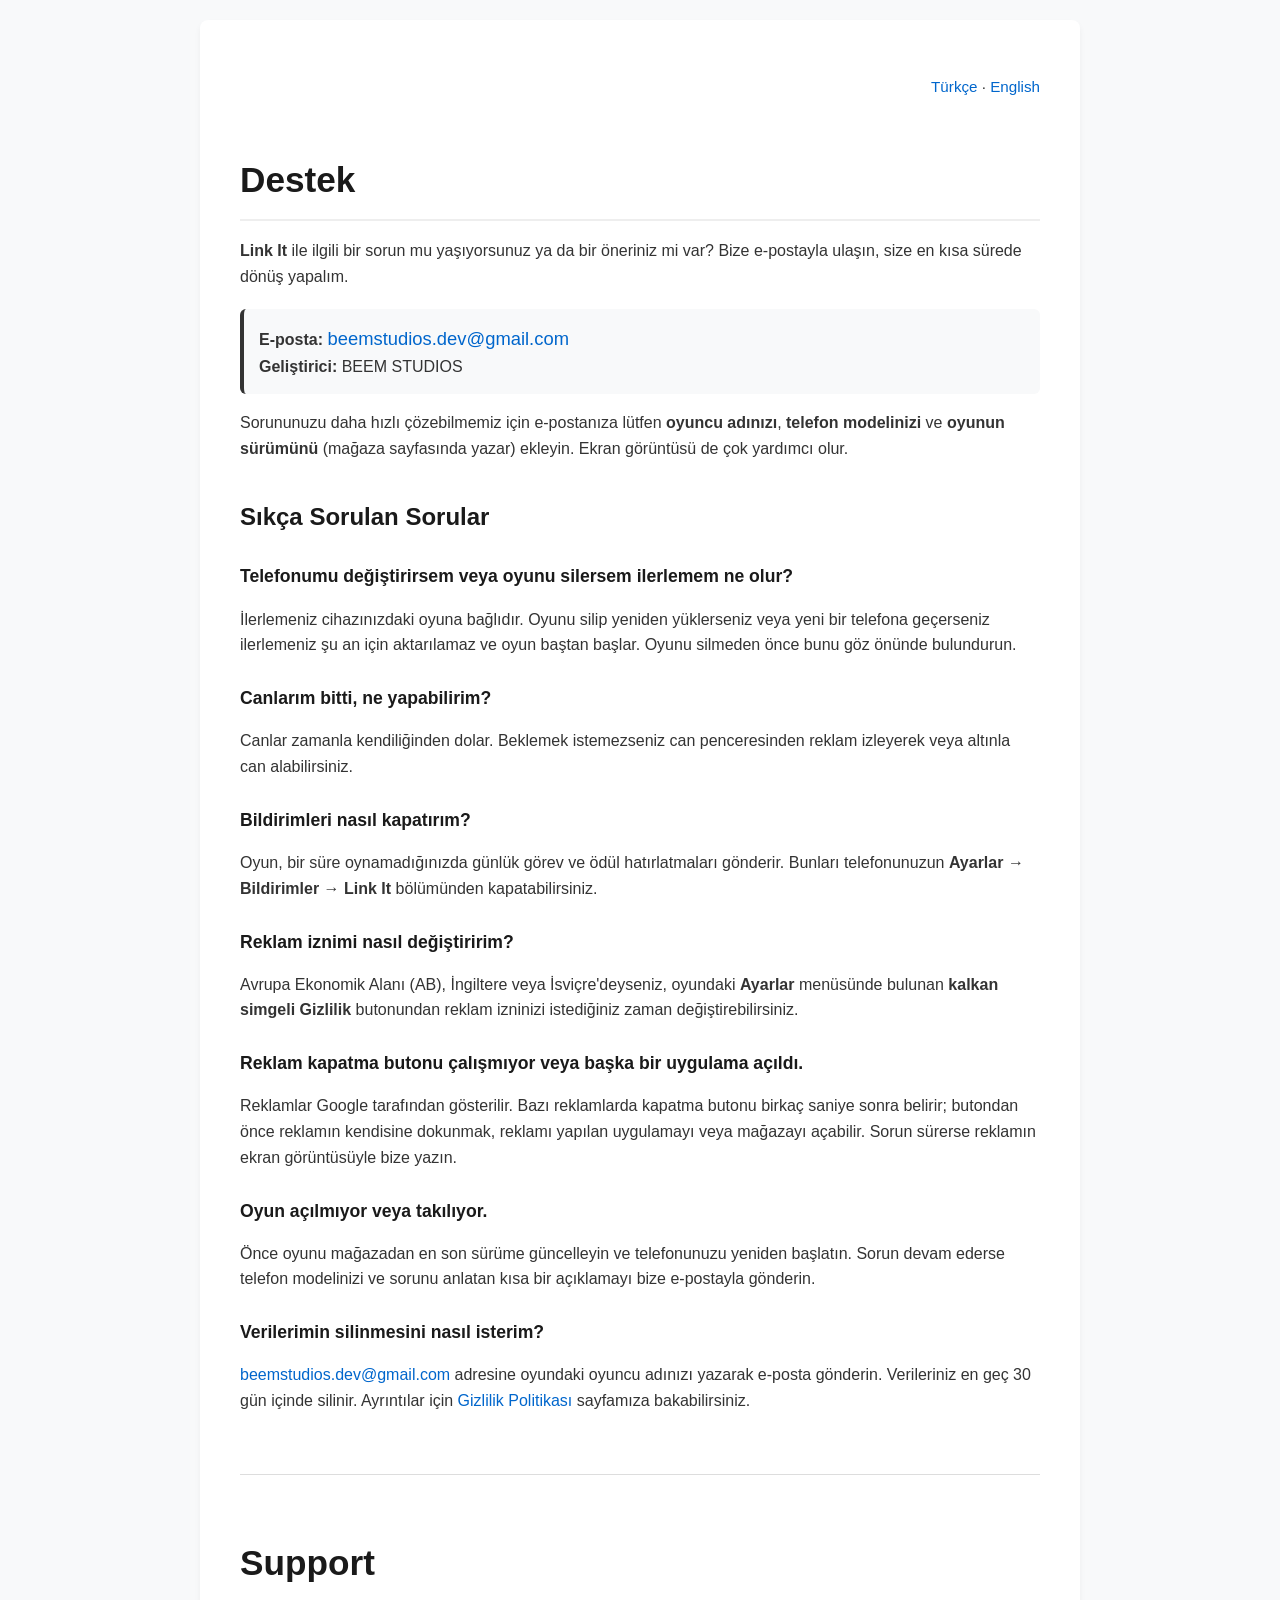
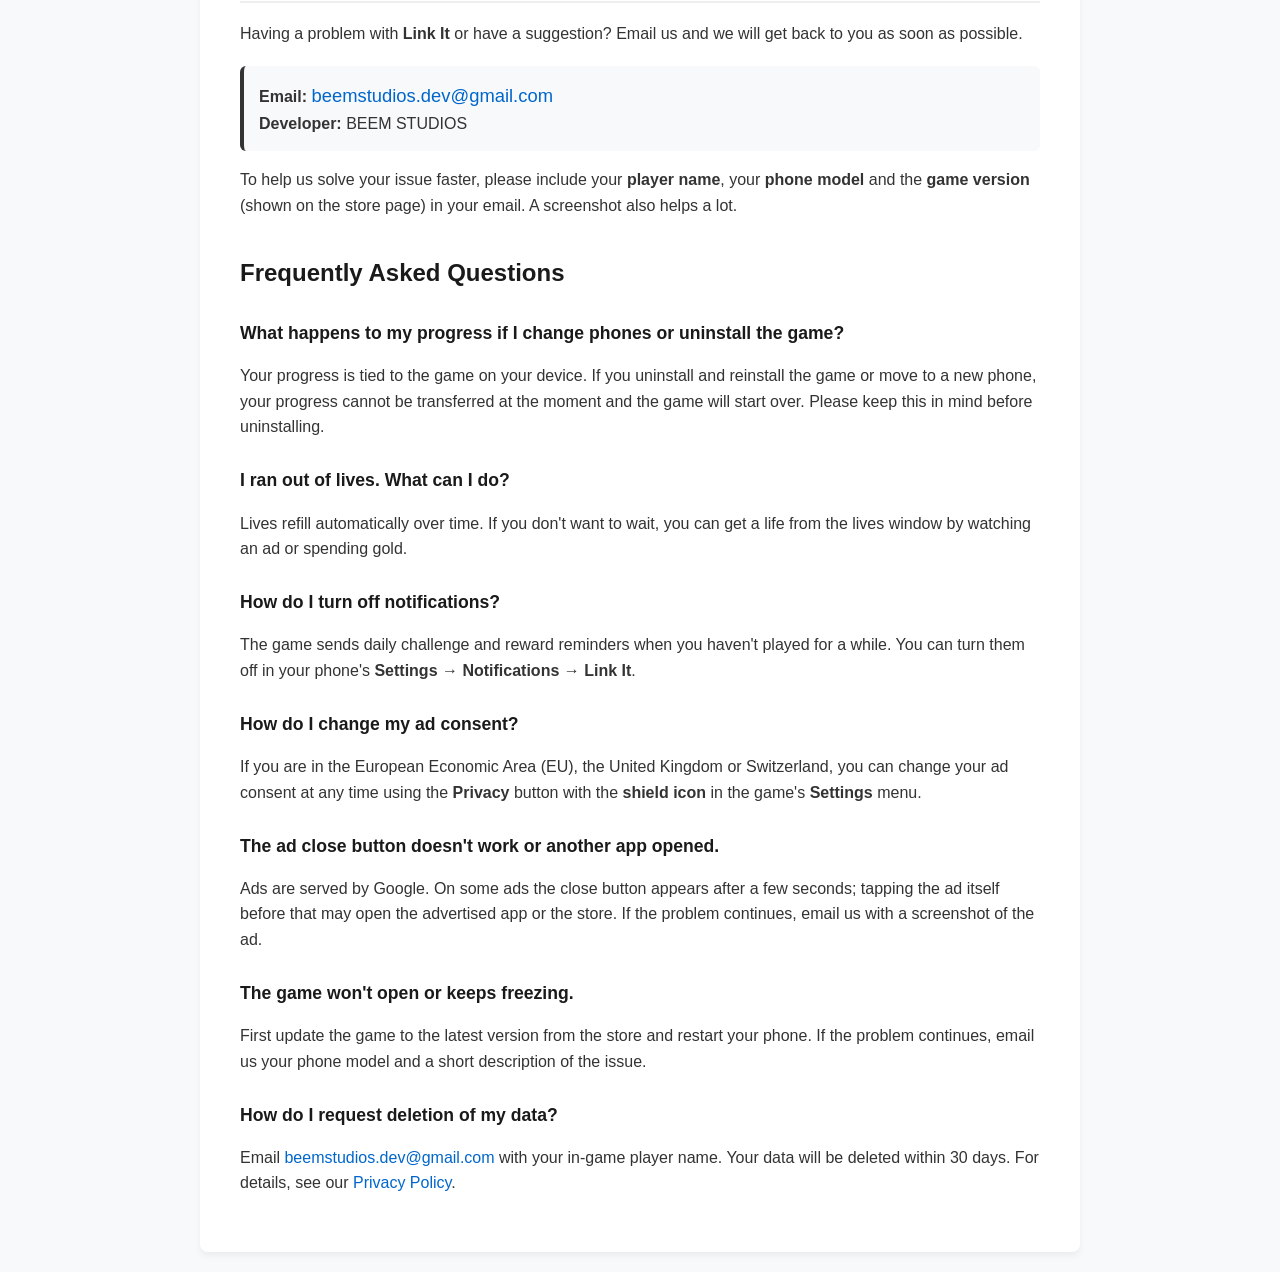
==== index.html @ a6a7d3bc "Add files via upload" ====
<!DOCTYPE html>
<html lang="tr">
<head>
    <meta charset="UTF-8">
    <meta name="viewport" content="width=device-width, initial-scale=1.0">
    <title>Support - BEEM STUDIOS</title>
    <style>
        :root {
            --bg-color: #f8f9fa;
            --text-color: #333333;
            --heading-color: #1a1a1a;
            --link-color: #0066cc;
            --container-bg: #ffffff;
        }

        body {
            font-family: -apple-system, BlinkMacSystemFont, 'Segoe UI', Roboto, Oxygen, Ubuntu, Cantarell, sans-serif;
            line-height: 1.6;
            color: var(--text-color);
            background-color: var(--bg-color);
            margin: 0;
            padding: 20px;
        }

        .container {
            max-width: 800px;
            margin: 0 auto;
            background-color: var(--container-bg);
            padding: 40px;
            border-radius: 8px;
            box-shadow: 0 4px 6px rgba(0,0,0,0.05);
        }

        h1, h2, h3 {
            color: var(--heading-color);
            margin-top: 1.5em;
            margin-bottom: 0.5em;
        }

        h1 {
            font-size: 2.2em;
            border-bottom: 2px solid #eee;
            padding-bottom: 10px;
        }

        h3 {
            font-size: 1.1em;
        }

        p {
            margin-bottom: 1em;
        }

        a {
            color: var(--link-color);
            text-decoration: none;
        }

        a:hover {
            text-decoration: underline;
        }

        .lang-nav {
            text-align: right;
            font-size: 0.95em;
        }

        .divider {
            margin: 60px 0;
            border: 0;
            border-top: 1px solid #ddd;
        }

        .contact-info {
            background-color: #f8f9fa;
            padding: 15px;
            border-radius: 6px;
            border-left: 4px solid #333;
            margin-top: 20px;
        }

        .contact-info .email {
            font-size: 1.15em;
            word-break: break-all;
        }

        @media (max-width: 600px) {
            body {
                padding: 12px;
            }

            .container {
                padding: 20px;
            }

            h1 {
                font-size: 1.7em;
            }
        }
    </style>
</head>
<body>

    <div class="container">
        <p class="lang-nav"><a href="#tr">Türkçe</a> · <a href="#en">English</a></p>

        <!-- TÜRKÇE BÖLÜM -->
        <h1 id="tr">Destek</h1>
        <p><strong>Link It</strong> ile ilgili bir sorun mu yaşıyorsunuz ya da bir öneriniz mi var? Bize e-postayla ulaşın, size en kısa sürede dönüş yapalım.</p>

        <div class="contact-info">
            <strong>E-posta:</strong> <a class="email" href="mailto:beemstudios.dev@gmail.com?subject=Link%20It%20Destek">beemstudios.dev@gmail.com</a><br>
            <strong>Geliştirici:</strong> BEEM STUDIOS
        </div>

        <p>Sorununuzu daha hızlı çözebilmemiz için e-postanıza lütfen <strong>oyuncu adınızı</strong>, <strong>telefon modelinizi</strong> ve <strong>oyunun sürümünü</strong> (mağaza sayfasında yazar) ekleyin. Ekran görüntüsü de çok yardımcı olur.</p>

        <h2>Sıkça Sorulan Sorular</h2>

        <h3>Telefonumu değiştirirsem veya oyunu silersem ilerlemem ne olur?</h3>
        <p>İlerlemeniz cihazınızdaki oyuna bağlıdır. Oyunu silip yeniden yüklerseniz veya yeni bir telefona geçerseniz ilerlemeniz şu an için aktarılamaz ve oyun baştan başlar. Oyunu silmeden önce bunu göz önünde bulundurun.</p>

        <h3>Canlarım bitti, ne yapabilirim?</h3>
        <p>Canlar zamanla kendiliğinden dolar. Beklemek istemezseniz can penceresinden reklam izleyerek veya altınla can alabilirsiniz.</p>

        <h3>Bildirimleri nasıl kapatırım?</h3>
        <p>Oyun, bir süre oynamadığınızda günlük görev ve ödül hatırlatmaları gönderir. Bunları telefonunuzun <strong>Ayarlar → Bildirimler → Link It</strong> bölümünden kapatabilirsiniz.</p>

        <h3>Reklam iznimi nasıl değiştiririm?</h3>
        <p>Avrupa Ekonomik Alanı (AB), İngiltere veya İsviçre'deyseniz, oyundaki <strong>Ayarlar</strong> menüsünde bulunan <strong>kalkan simgeli Gizlilik</strong> butonundan reklam izninizi istediğiniz zaman değiştirebilirsiniz.</p>

        <h3>Reklam kapatma butonu çalışmıyor veya başka bir uygulama açıldı.</h3>
        <p>Reklamlar Google tarafından gösterilir. Bazı reklamlarda kapatma butonu birkaç saniye sonra belirir; butondan önce reklamın kendisine dokunmak, reklamı yapılan uygulamayı veya mağazayı açabilir. Sorun sürerse reklamın ekran görüntüsüyle bize yazın.</p>

        <h3>Oyun açılmıyor veya takılıyor.</h3>
        <p>Önce oyunu mağazadan en son sürüme güncelleyin ve telefonunuzu yeniden başlatın. Sorun devam ederse telefon modelinizi ve sorunu anlatan kısa bir açıklamayı bize e-postayla gönderin.</p>

        <h3>Verilerimin silinmesini nasıl isterim?</h3>
        <p><a href="mailto:beemstudios.dev@gmail.com?subject=Link%20It%20Veri%20Silme">beemstudios.dev@gmail.com</a> adresine oyundaki oyuncu adınızı yazarak e-posta gönderin. Verileriniz en geç 30 gün içinde silinir. Ayrıntılar için <a href="https://privacy.beemstudios.dev">Gizlilik Politikası</a> sayfamıza bakabilirsiniz.</p>

        <hr class="divider">

        <!-- İNGİLİZCE BÖLÜM -->
        <div id="en" lang="en">
        <h1>Support</h1>
        <p>Having a problem with <strong>Link It</strong> or have a suggestion? Email us and we will get back to you as soon as possible.</p>

        <div class="contact-info">
            <strong>Email:</strong> <a class="email" href="mailto:beemstudios.dev@gmail.com?subject=Link%20It%20Support">beemstudios.dev@gmail.com</a><br>
            <strong>Developer:</strong> BEEM STUDIOS
        </div>

        <p>To help us solve your issue faster, please include your <strong>player name</strong>, your <strong>phone model</strong> and the <strong>game version</strong> (shown on the store page) in your email. A screenshot also helps a lot.</p>

        <h2>Frequently Asked Questions</h2>

        <h3>What happens to my progress if I change phones or uninstall the game?</h3>
        <p>Your progress is tied to the game on your device. If you uninstall and reinstall the game or move to a new phone, your progress cannot be transferred at the moment and the game will start over. Please keep this in mind before uninstalling.</p>

        <h3>I ran out of lives. What can I do?</h3>
        <p>Lives refill automatically over time. If you don't want to wait, you can get a life from the lives window by watching an ad or spending gold.</p>

        <h3>How do I turn off notifications?</h3>
        <p>The game sends daily challenge and reward reminders when you haven't played for a while. You can turn them off in your phone's <strong>Settings → Notifications → Link It</strong>.</p>

        <h3>How do I change my ad consent?</h3>
        <p>If you are in the European Economic Area (EU), the United Kingdom or Switzerland, you can change your ad consent at any time using the <strong>Privacy</strong> button with the <strong>shield icon</strong> in the game's <strong>Settings</strong> menu.</p>

        <h3>The ad close button doesn't work or another app opened.</h3>
        <p>Ads are served by Google. On some ads the close button appears after a few seconds; tapping the ad itself before that may open the advertised app or the store. If the problem continues, email us with a screenshot of the ad.</p>

        <h3>The game won't open or keeps freezing.</h3>
        <p>First update the game to the latest version from the store and restart your phone. If the problem continues, email us your phone model and a short description of the issue.</p>

        <h3>How do I request deletion of my data?</h3>
        <p>Email <a href="mailto:beemstudios.dev@gmail.com?subject=Link%20It%20Data%20Deletion">beemstudios.dev@gmail.com</a> with your in-game player name. Your data will be deleted within 30 days. For details, see our <a href="https://privacy.beemstudios.dev">Privacy Policy</a>.</p>
        </div>

    </div>

</body>
</html>
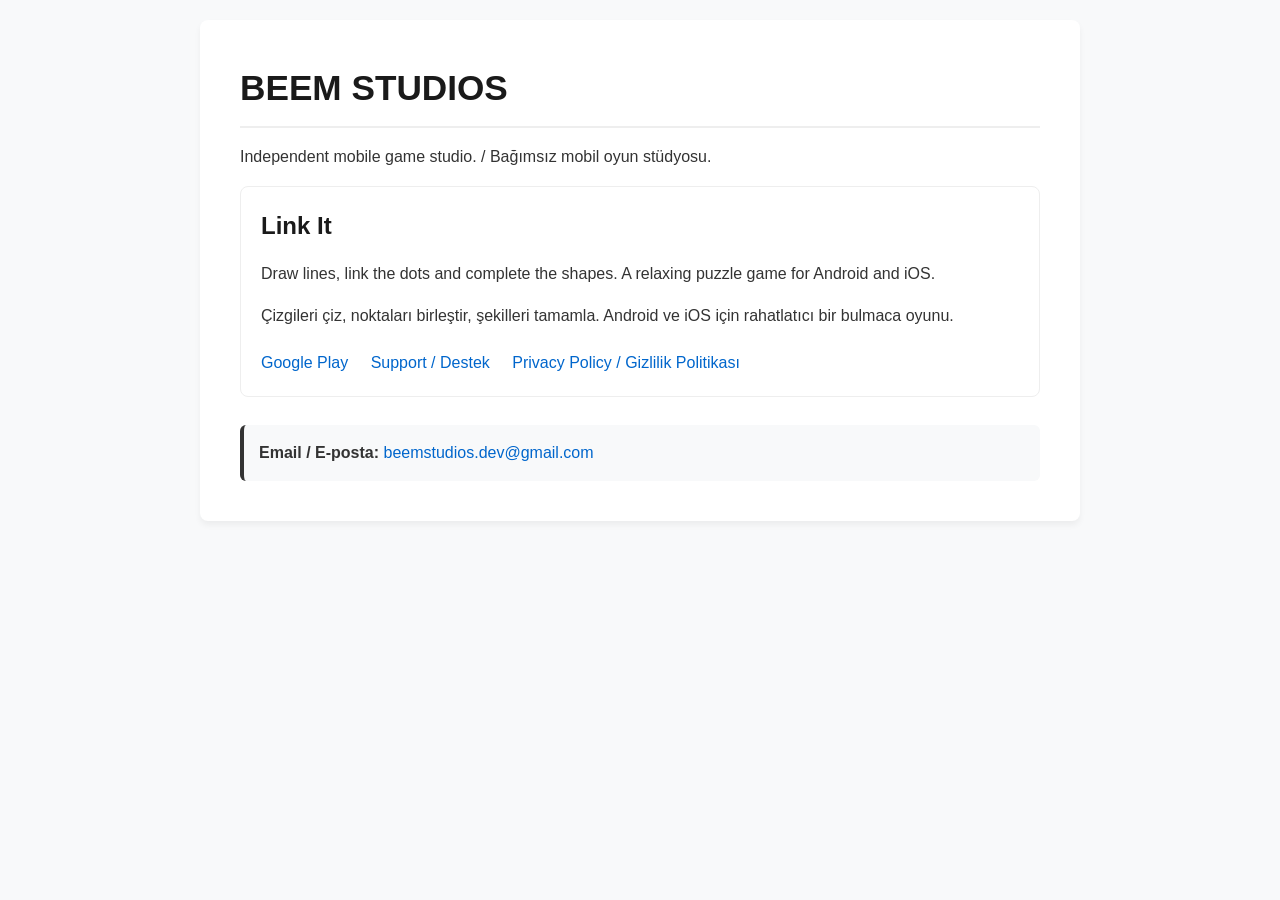
==== commit 14c8b5b4: "Add files via upload" ====
--- a/index.html
+++ b/index.html
@@ -1,182 +1,120 @@
-<!DOCTYPE html>
-<html lang="tr">
-<head>
-    <meta charset="UTF-8">
-    <meta name="viewport" content="width=device-width, initial-scale=1.0">
-    <title>Support - BEEM STUDIOS</title>
-    <style>
-        :root {
-            --bg-color: #f8f9fa;
-            --text-color: #333333;
-            --heading-color: #1a1a1a;
-            --link-color: #0066cc;
-            --container-bg: #ffffff;
-        }
-
-        body {
-            font-family: -apple-system, BlinkMacSystemFont, 'Segoe UI', Roboto, Oxygen, Ubuntu, Cantarell, sans-serif;
-            line-height: 1.6;
-            color: var(--text-color);
-            background-color: var(--bg-color);
-            margin: 0;
-            padding: 20px;
-        }
-
-        .container {
-            max-width: 800px;
-            margin: 0 auto;
-            background-color: var(--container-bg);
-            padding: 40px;
-            border-radius: 8px;
-            box-shadow: 0 4px 6px rgba(0,0,0,0.05);
-        }
-
-        h1, h2, h3 {
-            color: var(--heading-color);
-            margin-top: 1.5em;
-            margin-bottom: 0.5em;
-        }
-
-        h1 {
-            font-size: 2.2em;
-            border-bottom: 2px solid #eee;
-            padding-bottom: 10px;
-        }
-
-        h3 {
-            font-size: 1.1em;
-        }
-
-        p {
-            margin-bottom: 1em;
-        }
-
-        a {
-            color: var(--link-color);
-            text-decoration: none;
-        }
-
-        a:hover {
-            text-decoration: underline;
-        }
-
-        .lang-nav {
-            text-align: right;
-            font-size: 0.95em;
-        }
-
-        .divider {
-            margin: 60px 0;
-            border: 0;
-            border-top: 1px solid #ddd;
-        }
-
-        .contact-info {
-            background-color: #f8f9fa;
-            padding: 15px;
-            border-radius: 6px;
-            border-left: 4px solid #333;
-            margin-top: 20px;
-        }
-
-        .contact-info .email {
-            font-size: 1.15em;
-            word-break: break-all;
-        }
-
-        @media (max-width: 600px) {
-            body {
-                padding: 12px;
-            }
-
-            .container {
-                padding: 20px;
-            }
-
-            h1 {
-                font-size: 1.7em;
-            }
-        }
-    </style>
-</head>
-<body>
-
-    <div class="container">
-        <p class="lang-nav"><a href="#tr">Türkçe</a> · <a href="#en">English</a></p>
-
-        <!-- TÜRKÇE BÖLÜM -->
-        <h1 id="tr">Destek</h1>
-        <p><strong>Link It</strong> ile ilgili bir sorun mu yaşıyorsunuz ya da bir öneriniz mi var? Bize e-postayla ulaşın, size en kısa sürede dönüş yapalım.</p>
-
-        <div class="contact-info">
-            <strong>E-posta:</strong> <a class="email" href="mailto:beemstudios.dev@gmail.com?subject=Link%20It%20Destek">beemstudios.dev@gmail.com</a><br>
-            <strong>Geliştirici:</strong> BEEM STUDIOS
-        </div>
-
-        <p>Sorununuzu daha hızlı çözebilmemiz için e-postanıza lütfen <strong>oyuncu adınızı</strong>, <strong>telefon modelinizi</strong> ve <strong>oyunun sürümünü</strong> (mağaza sayfasında yazar) ekleyin. Ekran görüntüsü de çok yardımcı olur.</p>
-
-        <h2>Sıkça Sorulan Sorular</h2>
-
-        <h3>Telefonumu değiştirirsem veya oyunu silersem ilerlemem ne olur?</h3>
-        <p>İlerlemeniz cihazınızdaki oyuna bağlıdır. Oyunu silip yeniden yüklerseniz veya yeni bir telefona geçerseniz ilerlemeniz şu an için aktarılamaz ve oyun baştan başlar. Oyunu silmeden önce bunu göz önünde bulundurun.</p>
-
-        <h3>Canlarım bitti, ne yapabilirim?</h3>
-        <p>Canlar zamanla kendiliğinden dolar. Beklemek istemezseniz can penceresinden reklam izleyerek veya altınla can alabilirsiniz.</p>
-
-        <h3>Bildirimleri nasıl kapatırım?</h3>
-        <p>Oyun, bir süre oynamadığınızda günlük görev ve ödül hatırlatmaları gönderir. Bunları telefonunuzun <strong>Ayarlar → Bildirimler → Link It</strong> bölümünden kapatabilirsiniz.</p>
-
-        <h3>Reklam iznimi nasıl değiştiririm?</h3>
-        <p>Avrupa Ekonomik Alanı (AB), İngiltere veya İsviçre'deyseniz, oyundaki <strong>Ayarlar</strong> menüsünde bulunan <strong>kalkan simgeli Gizlilik</strong> butonundan reklam izninizi istediğiniz zaman değiştirebilirsiniz.</p>
-
-        <h3>Reklam kapatma butonu çalışmıyor veya başka bir uygulama açıldı.</h3>
-        <p>Reklamlar Google tarafından gösterilir. Bazı reklamlarda kapatma butonu birkaç saniye sonra belirir; butondan önce reklamın kendisine dokunmak, reklamı yapılan uygulamayı veya mağazayı açabilir. Sorun sürerse reklamın ekran görüntüsüyle bize yazın.</p>
-
-        <h3>Oyun açılmıyor veya takılıyor.</h3>
-        <p>Önce oyunu mağazadan en son sürüme güncelleyin ve telefonunuzu yeniden başlatın. Sorun devam ederse telefon modelinizi ve sorunu anlatan kısa bir açıklamayı bize e-postayla gönderin.</p>
-
-        <h3>Verilerimin silinmesini nasıl isterim?</h3>
-        <p><a href="mailto:beemstudios.dev@gmail.com?subject=Link%20It%20Veri%20Silme">beemstudios.dev@gmail.com</a> adresine oyundaki oyuncu adınızı yazarak e-posta gönderin. Verileriniz en geç 30 gün içinde silinir. Ayrıntılar için <a href="https://privacy.beemstudios.dev">Gizlilik Politikası</a> sayfamıza bakabilirsiniz.</p>
-
-        <hr class="divider">
-
-        <!-- İNGİLİZCE BÖLÜM -->
-        <div id="en" lang="en">
-        <h1>Support</h1>
-        <p>Having a problem with <strong>Link It</strong> or have a suggestion? Email us and we will get back to you as soon as possible.</p>
-
-        <div class="contact-info">
-            <strong>Email:</strong> <a class="email" href="mailto:beemstudios.dev@gmail.com?subject=Link%20It%20Support">beemstudios.dev@gmail.com</a><br>
-            <strong>Developer:</strong> BEEM STUDIOS
-        </div>
-
-        <p>To help us solve your issue faster, please include your <strong>player name</strong>, your <strong>phone model</strong> and the <strong>game version</strong> (shown on the store page) in your email. A screenshot also helps a lot.</p>
-
-        <h2>Frequently Asked Questions</h2>
-
-        <h3>What happens to my progress if I change phones or uninstall the game?</h3>
-        <p>Your progress is tied to the game on your device. If you uninstall and reinstall the game or move to a new phone, your progress cannot be transferred at the moment and the game will start over. Please keep this in mind before uninstalling.</p>
-
-        <h3>I ran out of lives. What can I do?</h3>
-        <p>Lives refill automatically over time. If you don't want to wait, you can get a life from the lives window by watching an ad or spending gold.</p>
-
-        <h3>How do I turn off notifications?</h3>
-        <p>The game sends daily challenge and reward reminders when you haven't played for a while. You can turn them off in your phone's <strong>Settings → Notifications → Link It</strong>.</p>
-
-        <h3>How do I change my ad consent?</h3>
-        <p>If you are in the European Economic Area (EU), the United Kingdom or Switzerland, you can change your ad consent at any time using the <strong>Privacy</strong> button with the <strong>shield icon</strong> in the game's <strong>Settings</strong> menu.</p>
-
-        <h3>The ad close button doesn't work or another app opened.</h3>
-        <p>Ads are served by Google. On some ads the close button appears after a few seconds; tapping the ad itself before that may open the advertised app or the store. If the problem continues, email us with a screenshot of the ad.</p>
-
-        <h3>The game won't open or keeps freezing.</h3>
-        <p>First update the game to the latest version from the store and restart your phone. If the problem continues, email us your phone model and a short description of the issue.</p>
-
-        <h3>How do I request deletion of my data?</h3>
-        <p>Email <a href="mailto:beemstudios.dev@gmail.com?subject=Link%20It%20Data%20Deletion">beemstudios.dev@gmail.com</a> with your in-game player name. Your data will be deleted within 30 days. For details, see our <a href="https://privacy.beemstudios.dev">Privacy Policy</a>.</p>
-        </div>
-
-    </div>
-
-</body>
-</html>
+<!DOCTYPE html>
+<html lang="en">
+<head>
+    <meta charset="UTF-8">
+    <meta name="viewport" content="width=device-width, initial-scale=1.0">
+    <title>BEEM STUDIOS</title>
+    <meta name="description" content="BEEM STUDIOS - independent mobile game studio, developer of Link It.">
+    <style>
+        :root {
+            --bg-color: #f8f9fa;
+            --text-color: #333333;
+            --heading-color: #1a1a1a;
+            --link-color: #0066cc;
+            --container-bg: #ffffff;
+        }
+
+        body {
+            font-family: -apple-system, BlinkMacSystemFont, 'Segoe UI', Roboto, Oxygen, Ubuntu, Cantarell, sans-serif;
+            line-height: 1.6;
+            color: var(--text-color);
+            background-color: var(--bg-color);
+            margin: 0;
+            padding: 20px;
+        }
+
+        .container {
+            max-width: 800px;
+            margin: 0 auto;
+            background-color: var(--container-bg);
+            padding: 40px;
+            border-radius: 8px;
+            box-shadow: 0 4px 6px rgba(0,0,0,0.05);
+        }
+
+        h1, h2 {
+            color: var(--heading-color);
+            margin-top: 1.2em;
+            margin-bottom: 0.4em;
+        }
+
+        h1 {
+            font-size: 2.2em;
+            border-bottom: 2px solid #eee;
+            padding-bottom: 10px;
+            margin-top: 0;
+        }
+
+        a {
+            color: var(--link-color);
+            text-decoration: none;
+        }
+
+        a:hover {
+            text-decoration: underline;
+        }
+
+        .game {
+            border: 1px solid #eee;
+            border-radius: 8px;
+            padding: 20px;
+            margin-top: 16px;
+        }
+
+        .game h2 {
+            margin-top: 0;
+        }
+
+        .links a {
+            display: inline-block;
+            margin-right: 18px;
+            margin-top: 6px;
+        }
+
+        .contact-info {
+            background-color: #f8f9fa;
+            padding: 15px;
+            border-radius: 6px;
+            border-left: 4px solid #333;
+            margin-top: 28px;
+        }
+
+        @media (max-width: 600px) {
+            body {
+                padding: 12px;
+            }
+
+            .container {
+                padding: 20px;
+            }
+
+            h1 {
+                font-size: 1.7em;
+            }
+        }
+    </style>
+</head>
+<body>
+
+    <div class="container">
+        <h1>BEEM STUDIOS</h1>
+        <p>Independent mobile game studio. / Bağımsız mobil oyun stüdyosu.</p>
+
+        <div class="game">
+            <h2>Link It</h2>
+            <p>Draw lines, link the dots and complete the shapes. A relaxing puzzle game for Android and iOS.</p>
+            <p>Çizgileri çiz, noktaları birleştir, şekilleri tamamla. Android ve iOS için rahatlatıcı bir bulmaca oyunu.</p>
+            <div class="links">
+                <a href="https://play.google.com/store/apps/details?id=com.beem_studios.link_it" target="_blank" rel="noopener">Google Play</a>
+                <a href="/support/">Support / Destek</a>
+                <a href="/privacy/">Privacy Policy / Gizlilik Politikası</a>
+            </div>
+        </div>
+
+        <div class="contact-info">
+            <strong>Email / E-posta:</strong> <a href="mailto:beemstudios.dev@gmail.com">beemstudios.dev@gmail.com</a>
+        </div>
+    </div>
+
+</body>
+</html>
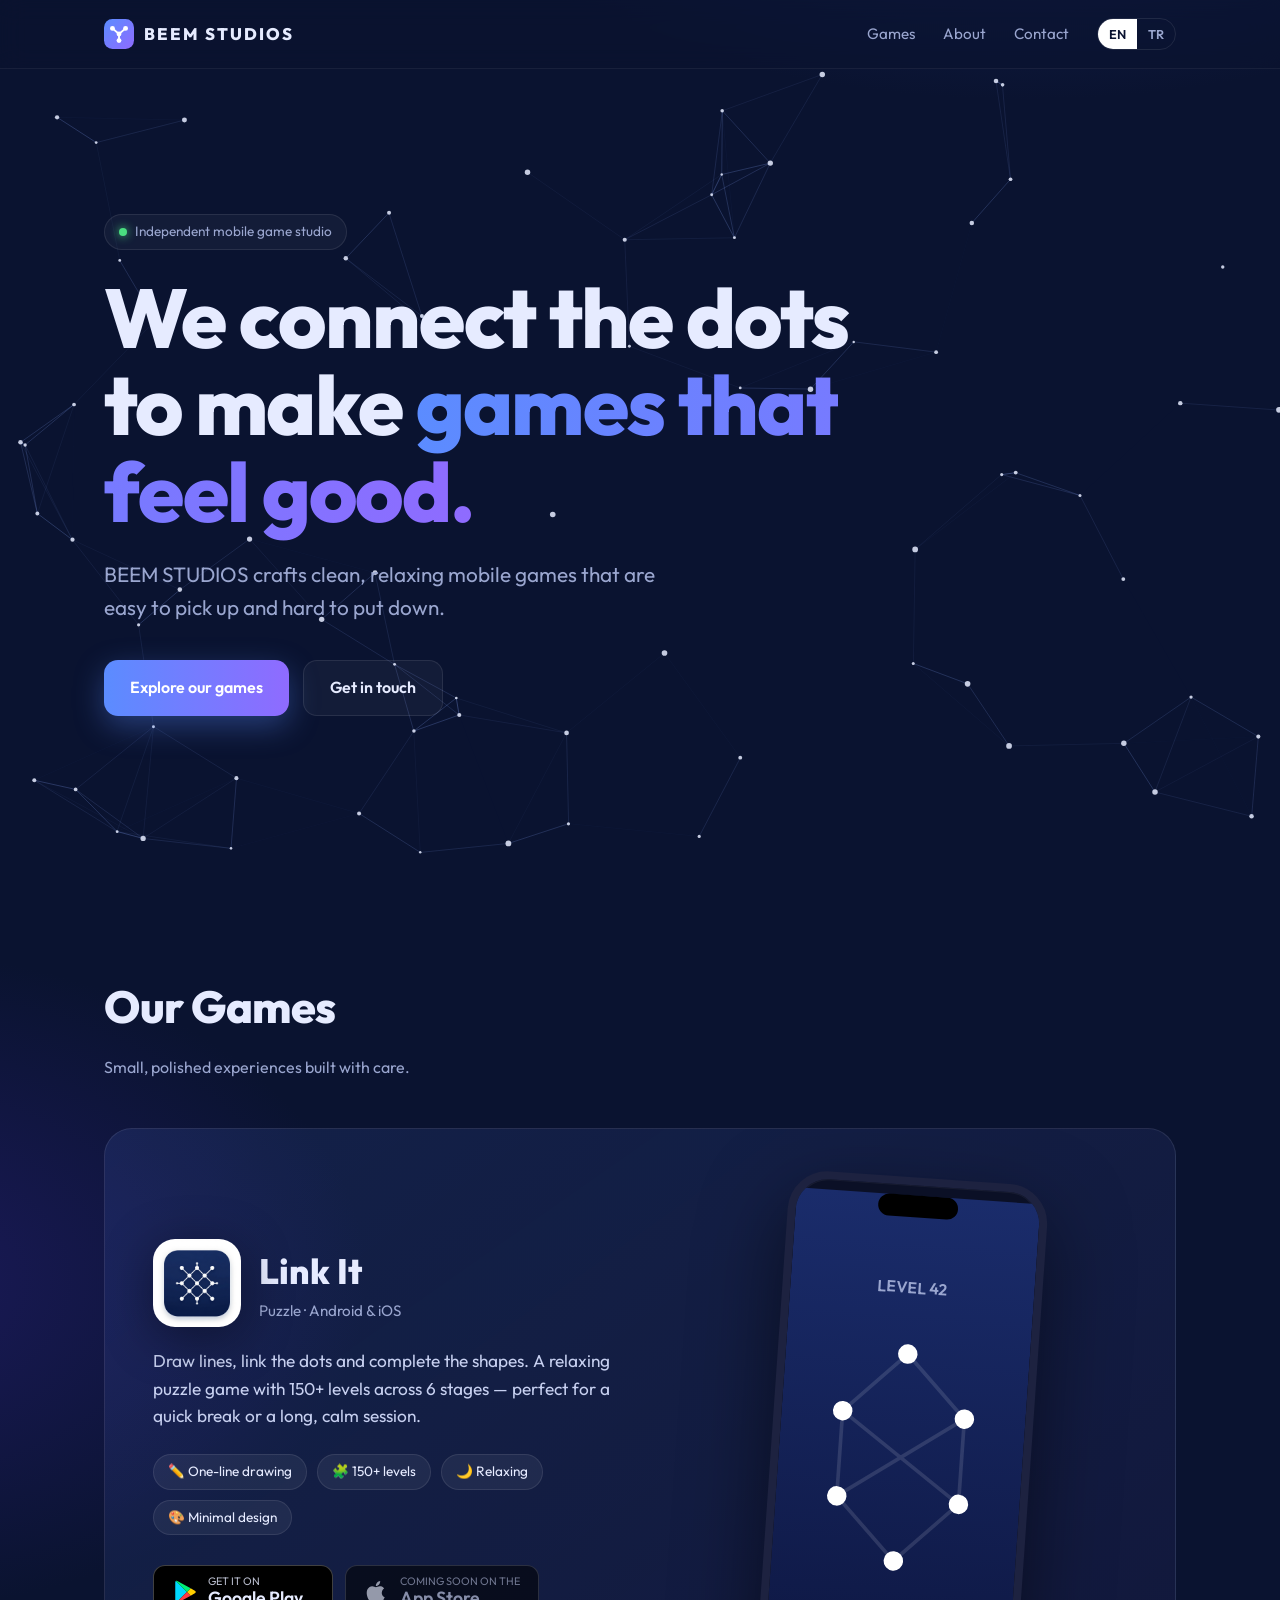
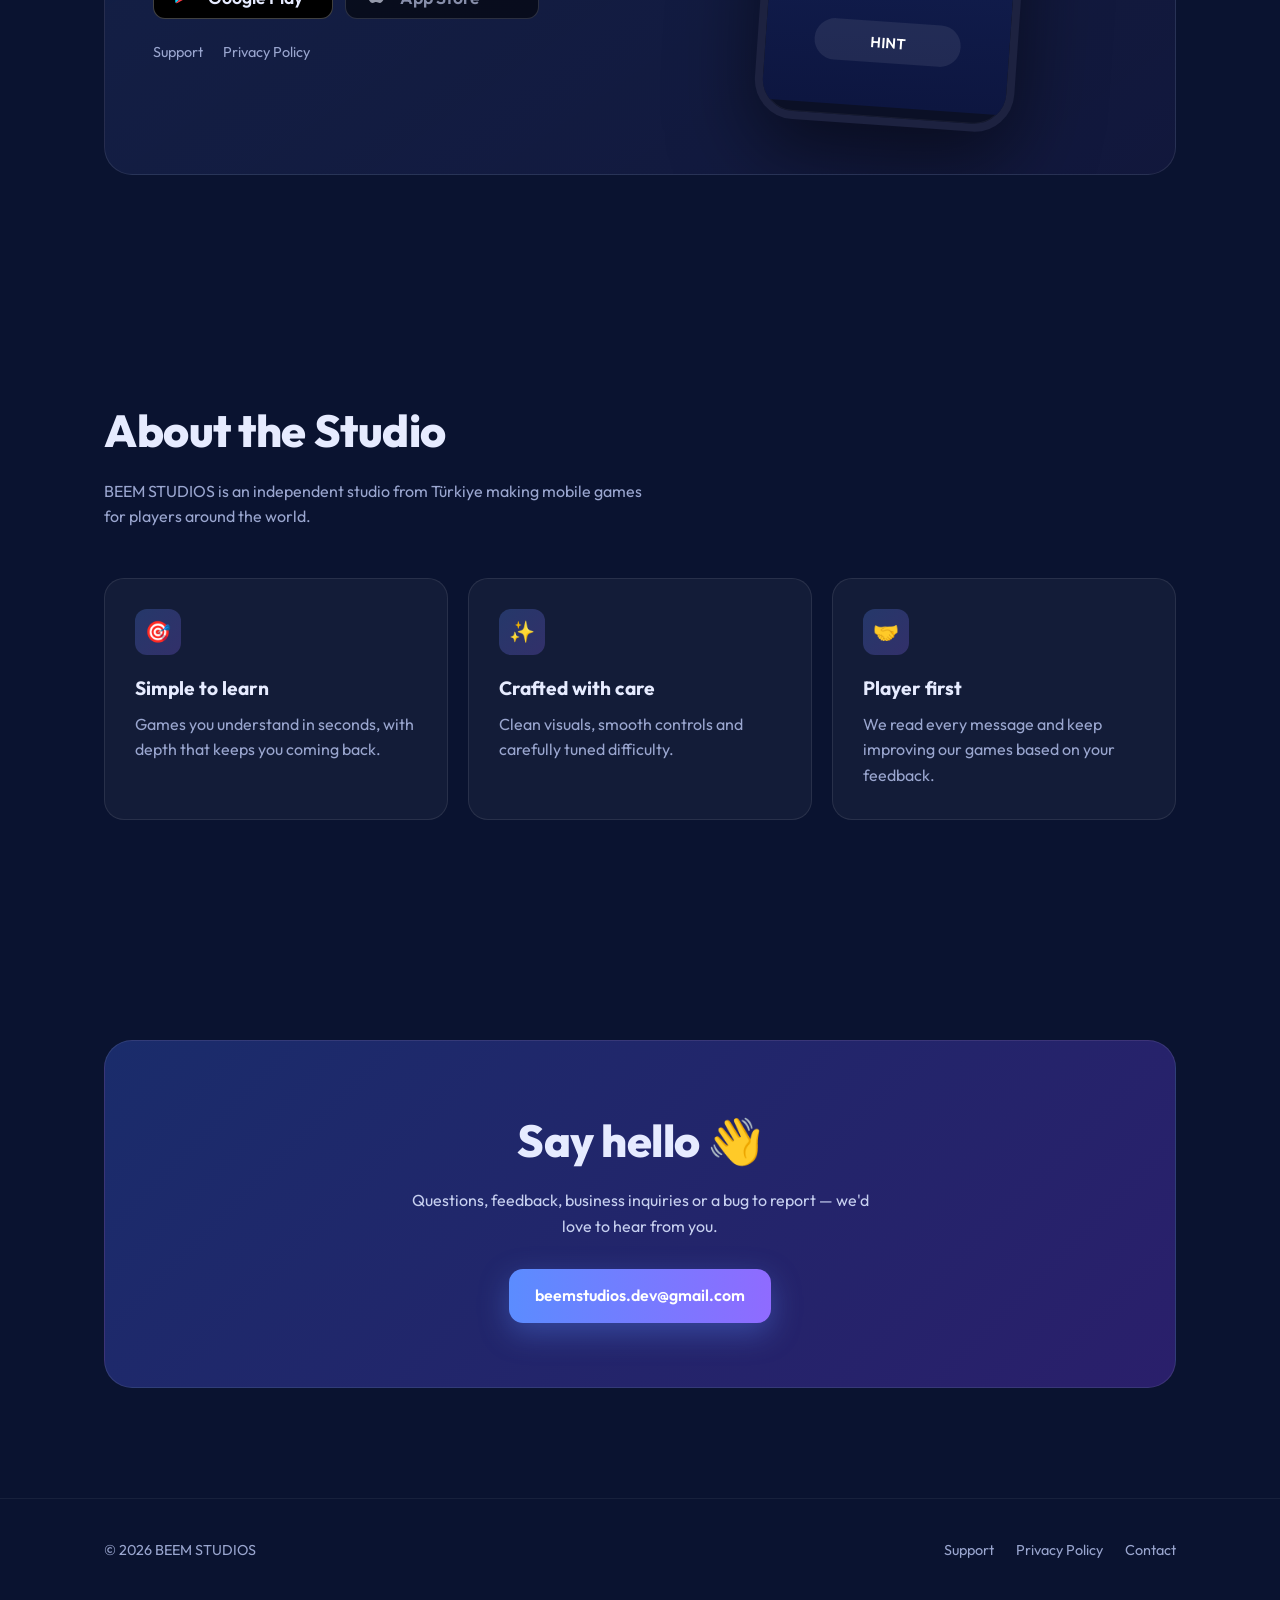
==== commit adc67d6f: "Add files via upload" ====
--- a/index.html
+++ b/index.html
@@ -3,118 +3,823 @@
 <head>
     <meta charset="UTF-8">
     <meta name="viewport" content="width=device-width, initial-scale=1.0">
-    <title>BEEM STUDIOS</title>
-    <meta name="description" content="BEEM STUDIOS - independent mobile game studio, developer of Link It.">
+    <title>BEEM STUDIOS — Independent Mobile Game Studio</title>
+    <meta name="description" content="BEEM STUDIOS is an independent mobile game studio, developer of Link It — a relaxing line-drawing puzzle game for Android and iOS.">
+    <meta name="theme-color" content="#0a1330">
+    <link rel="icon" type="image/png" href="/assets/linkit-icon.png">
+    <link rel="apple-touch-icon" href="/assets/linkit-icon.png">
+
+    <meta property="og:type" content="website">
+    <meta property="og:title" content="BEEM STUDIOS">
+    <meta property="og:description" content="Independent mobile game studio. Makers of Link It.">
+    <meta property="og:url" content="https://beemstudios.dev/">
+    <meta property="og:image" content="https://beemstudios.dev/assets/linkit-icon.png">
+
+    <link rel="preconnect" href="https://fonts.googleapis.com">
+    <link rel="preconnect" href="https://fonts.gstatic.com" crossorigin>
+    <link href="https://fonts.googleapis.com/css2?family=Outfit:wght@400;500;600;700;800&display=swap" rel="stylesheet">
+
     <style>
         :root {
-            --bg-color: #f8f9fa;
-            --text-color: #333333;
-            --heading-color: #1a1a1a;
-            --link-color: #0066cc;
-            --container-bg: #ffffff;
-        }
+            --bg: #0a1330;
+            --bg-2: #0f1c45;
+            --card: rgba(255, 255, 255, 0.04);
+            --card-border: rgba(255, 255, 255, 0.09);
+            --text: #e6ebff;
+            --muted: #9aa6cf;
+            --accent: #5b8cff;
+            --accent-2: #8f6bff;
+            --white: #ffffff;
+            --radius: 20px;
+        }
+
+        * { box-sizing: border-box; }
+
+        html { scroll-behavior: smooth; }
 
         body {
-            font-family: -apple-system, BlinkMacSystemFont, 'Segoe UI', Roboto, Oxygen, Ubuntu, Cantarell, sans-serif;
+            margin: 0;
+            font-family: 'Outfit', -apple-system, BlinkMacSystemFont, 'Segoe UI', Roboto, sans-serif;
+            color: var(--text);
+            background: radial-gradient(1200px 700px at 80% -10%, #1a2c6b 0%, transparent 60%),
+                        radial-gradient(900px 600px at -10% 40%, #1b1a5a 0%, transparent 55%),
+                        var(--bg);
             line-height: 1.6;
-            color: var(--text-color);
-            background-color: var(--bg-color);
+            overflow-x: hidden;
+        }
+
+        a { color: inherit; text-decoration: none; }
+
+        .wrap {
+            max-width: 1120px;
+            margin: 0 auto;
+            padding: 0 24px;
+        }
+
+        /* ---------- Nav ---------- */
+        header {
+            position: sticky;
+            top: 0;
+            z-index: 20;
+            backdrop-filter: blur(12px);
+            -webkit-backdrop-filter: blur(12px);
+            background: rgba(10, 19, 48, 0.6);
+            border-bottom: 1px solid rgba(255, 255, 255, 0.06);
+        }
+
+        nav {
+            display: flex;
+            align-items: center;
+            justify-content: space-between;
+            height: 68px;
+        }
+
+        .brand {
+            display: flex;
+            align-items: center;
+            gap: 10px;
+            font-weight: 800;
+            letter-spacing: 0.12em;
+            font-size: 1.05rem;
+        }
+
+        .brand svg { width: 30px; height: 30px; }
+
+        .nav-links {
+            display: flex;
+            align-items: center;
+            gap: 28px;
+            font-size: 0.95rem;
+            color: var(--muted);
+        }
+
+        .nav-links a:hover { color: var(--white); }
+
+        .lang {
+            display: flex;
+            border: 1px solid var(--card-border);
+            border-radius: 999px;
+            overflow: hidden;
+        }
+
+        .lang button {
+            background: none;
+            border: 0;
+            color: var(--muted);
+            font: inherit;
+            font-size: 0.8rem;
+            font-weight: 600;
+            padding: 5px 11px;
+            cursor: pointer;
+        }
+
+        .lang button.active {
+            background: var(--white);
+            color: var(--bg);
+        }
+
+        /* ---------- Hero ---------- */
+        .hero {
+            position: relative;
+            min-height: min(88vh, 820px);
+            display: flex;
+            align-items: center;
+        }
+
+        #network {
+            position: absolute;
+            inset: 0;
+            width: 100%;
+            height: 100%;
+            z-index: 0;
+        }
+
+        .hero .wrap {
+            position: relative;
+            z-index: 1;
+            width: 100%;
+        }
+
+        .eyebrow {
+            display: inline-flex;
+            align-items: center;
+            gap: 8px;
+            padding: 6px 14px;
+            border: 1px solid var(--card-border);
+            background: var(--card);
+            border-radius: 999px;
+            color: var(--muted);
+            font-size: 0.85rem;
+            margin-bottom: 24px;
+        }
+
+        .eyebrow .dot {
+            width: 8px;
+            height: 8px;
+            border-radius: 50%;
+            background: #4ade80;
+            box-shadow: 0 0 10px #4ade80;
+        }
+
+        .hero h1 {
+            font-size: clamp(2.6rem, 7vw, 5.2rem);
+            line-height: 1.05;
+            margin: 0 0 22px;
+            font-weight: 800;
+            letter-spacing: -0.02em;
+            max-width: 800px;
+        }
+
+        .grad {
+            background: linear-gradient(90deg, var(--accent), var(--accent-2));
+            -webkit-background-clip: text;
+            background-clip: text;
+            color: transparent;
+        }
+
+        .hero p.lead {
+            font-size: clamp(1.05rem, 2vw, 1.3rem);
+            color: var(--muted);
+            max-width: 560px;
+            margin: 0 0 36px;
+        }
+
+        .btn-row {
+            display: flex;
+            flex-wrap: wrap;
+            gap: 14px;
+        }
+
+        .btn {
+            display: inline-flex;
+            align-items: center;
+            gap: 10px;
+            padding: 14px 26px;
+            border-radius: 14px;
+            font-weight: 600;
+            transition: transform 0.15s ease, box-shadow 0.15s ease, background 0.15s ease;
+        }
+
+        .btn:hover { transform: translateY(-2px); }
+
+        .btn-primary {
+            background: linear-gradient(90deg, var(--accent), var(--accent-2));
+            color: var(--white);
+            box-shadow: 0 10px 30px rgba(91, 140, 255, 0.35);
+        }
+
+        .btn-ghost {
+            border: 1px solid var(--card-border);
+            background: var(--card);
+        }
+
+        .btn-ghost:hover { background: rgba(255, 255, 255, 0.08); }
+
+        /* ---------- Sections ---------- */
+        section { padding: 110px 0; }
+
+        .section-title {
+            font-size: clamp(1.9rem, 4vw, 2.8rem);
+            font-weight: 800;
+            margin: 0 0 12px;
+            letter-spacing: -0.01em;
+        }
+
+        .section-sub {
+            color: var(--muted);
+            margin: 0 0 48px;
+            max-width: 560px;
+        }
+
+        /* ---------- Game card ---------- */
+        .game-card {
+            display: grid;
+            grid-template-columns: 1.05fr 1fr;
+            gap: 48px;
+            align-items: center;
+            padding: 48px;
+            border-radius: 28px;
+            background: linear-gradient(145deg, rgba(91, 140, 255, 0.12), rgba(143, 107, 255, 0.06));
+            border: 1px solid var(--card-border);
+            position: relative;
+            overflow: hidden;
+        }
+
+        .game-head {
+            display: flex;
+            align-items: center;
+            gap: 18px;
+            margin-bottom: 20px;
+        }
+
+        .game-head img {
+            width: 88px;
+            height: 88px;
+            border-radius: 22px;
+            filter: drop-shadow(0 10px 25px rgba(0, 0, 0, 0.4));
+        }
+
+        .game-head h3 {
             margin: 0;
-            padding: 20px;
-        }
-
-        .container {
-            max-width: 800px;
-            margin: 0 auto;
-            background-color: var(--container-bg);
-            padding: 40px;
-            border-radius: 8px;
-            box-shadow: 0 4px 6px rgba(0,0,0,0.05);
-        }
-
-        h1, h2 {
-            color: var(--heading-color);
-            margin-top: 1.2em;
-            margin-bottom: 0.4em;
-        }
-
-        h1 {
-            font-size: 2.2em;
-            border-bottom: 2px solid #eee;
-            padding-bottom: 10px;
-            margin-top: 0;
-        }
-
-        a {
-            color: var(--link-color);
-            text-decoration: none;
-        }
-
-        a:hover {
-            text-decoration: underline;
-        }
-
-        .game {
-            border: 1px solid #eee;
-            border-radius: 8px;
-            padding: 20px;
-            margin-top: 16px;
-        }
-
-        .game h2 {
-            margin-top: 0;
-        }
-
-        .links a {
-            display: inline-block;
-            margin-right: 18px;
-            margin-top: 6px;
-        }
-
-        .contact-info {
-            background-color: #f8f9fa;
-            padding: 15px;
-            border-radius: 6px;
-            border-left: 4px solid #333;
-            margin-top: 28px;
-        }
-
-        @media (max-width: 600px) {
-            body {
-                padding: 12px;
+            font-size: 2.2rem;
+            font-weight: 800;
+        }
+
+        .game-head .genre {
+            color: var(--muted);
+            font-size: 0.95rem;
+        }
+
+        .game-card p.desc {
+            color: #c7d0f0;
+            font-size: 1.08rem;
+            margin: 0 0 24px;
+        }
+
+        .chips {
+            display: flex;
+            flex-wrap: wrap;
+            gap: 10px;
+            margin-bottom: 30px;
+        }
+
+        .chip {
+            padding: 6px 14px;
+            border-radius: 999px;
+            background: rgba(255, 255, 255, 0.06);
+            border: 1px solid var(--card-border);
+            font-size: 0.85rem;
+            color: var(--text);
+        }
+
+        .stores {
+            display: flex;
+            flex-wrap: wrap;
+            gap: 12px;
+        }
+
+        .store {
+            display: inline-flex;
+            align-items: center;
+            gap: 10px;
+            padding: 10px 18px;
+            min-width: 180px;
+            border-radius: 12px;
+            background: #000;
+            border: 1px solid rgba(255, 255, 255, 0.25);
+            transition: transform 0.15s ease, border-color 0.15s ease;
+        }
+
+        .store:hover {
+            transform: translateY(-2px);
+            border-color: rgba(255, 255, 255, 0.6);
+        }
+
+        .store svg { width: 26px; height: 26px; flex-shrink: 0; }
+
+        .store small {
+            display: block;
+            font-size: 0.68rem;
+            line-height: 1;
+            opacity: 0.8;
+        }
+
+        .store strong {
+            display: block;
+            font-size: 1.1rem;
+            line-height: 1.2;
+            font-weight: 600;
+            white-space: nowrap;
+        }
+
+        .store.soon {
+            opacity: 0.55;
+            pointer-events: none;
+        }
+
+        .game-links {
+            margin-top: 22px;
+            display: flex;
+            gap: 20px;
+            font-size: 0.9rem;
+            color: var(--muted);
+        }
+
+        .game-links a:hover { color: var(--white); }
+
+        /* Phone mockup with mini board */
+        .phone-area {
+            display: flex;
+            justify-content: center;
+        }
+
+        .phone {
+            width: 260px;
+            aspect-ratio: 9 / 19;
+            border-radius: 40px;
+            background: #0b1026;
+            border: 8px solid #1d2240;
+            box-shadow: 0 30px 80px rgba(0, 0, 0, 0.5), inset 0 0 0 1px rgba(255, 255, 255, 0.05);
+            position: relative;
+            overflow: hidden;
+            transform: rotate(4deg);
+        }
+
+        .phone::before {
+            content: "";
+            position: absolute;
+            top: 10px;
+            left: 50%;
+            width: 80px;
+            height: 22px;
+            border-radius: 12px;
+            background: #000;
+            transform: translateX(-50%);
+            z-index: 2;
+        }
+
+        .phone svg {
+            position: absolute;
+            inset: 0;
+            width: 100%;
+            height: 100%;
+        }
+
+        .board-line {
+            stroke: var(--white);
+            stroke-width: 3;
+            stroke-linecap: round;
+            fill: none;
+            stroke-dasharray: 600;
+            stroke-dashoffset: 600;
+            animation: draw 4.5s ease-in-out infinite;
+        }
+
+        @keyframes draw {
+            0%   { stroke-dashoffset: 600; }
+            55%  { stroke-dashoffset: 0; }
+            85%  { stroke-dashoffset: 0; opacity: 1; }
+            100% { stroke-dashoffset: 0; opacity: 0; }
+        }
+
+        /* ---------- About ---------- */
+        .values {
+            display: grid;
+            grid-template-columns: repeat(3, 1fr);
+            gap: 20px;
+        }
+
+        .value {
+            padding: 30px;
+            border-radius: var(--radius);
+            background: var(--card);
+            border: 1px solid var(--card-border);
+        }
+
+        .value .icon {
+            width: 46px;
+            height: 46px;
+            border-radius: 12px;
+            display: grid;
+            place-items: center;
+            background: linear-gradient(135deg, rgba(91, 140, 255, 0.25), rgba(143, 107, 255, 0.25));
+            margin-bottom: 18px;
+            font-size: 1.3rem;
+        }
+
+        .value h4 {
+            margin: 0 0 8px;
+            font-size: 1.2rem;
+        }
+
+        .value p {
+            margin: 0;
+            color: var(--muted);
+        }
+
+        /* ---------- Contact ---------- */
+        .contact {
+            text-align: center;
+            padding: 64px 32px;
+            border-radius: 28px;
+            background: linear-gradient(135deg, #1a2c6b, #2a1f6b);
+            border: 1px solid var(--card-border);
+        }
+
+        .contact h2 { margin-top: 0; }
+
+        .contact p {
+            color: #c7d0f0;
+            margin: 0 auto 30px;
+            max-width: 480px;
+        }
+
+        /* ---------- Footer ---------- */
+        footer {
+            padding: 40px 0;
+            border-top: 1px solid rgba(255, 255, 255, 0.06);
+            color: var(--muted);
+            font-size: 0.9rem;
+        }
+
+        footer .wrap {
+            display: flex;
+            justify-content: space-between;
+            flex-wrap: wrap;
+            gap: 16px;
+        }
+
+        footer .links {
+            display: flex;
+            gap: 22px;
+        }
+
+        footer a:hover { color: var(--white); }
+
+        /* ---------- Reveal ---------- */
+        .reveal {
+            opacity: 0;
+            transform: translateY(24px);
+            transition: opacity 0.7s ease, transform 0.7s ease;
+        }
+
+        .reveal.in {
+            opacity: 1;
+            transform: none;
+        }
+
+        /* ---------- Responsive ---------- */
+        @media (max-width: 900px) {
+            .game-card {
+                grid-template-columns: 1fr;
+                padding: 32px 24px;
             }
-
-            .container {
-                padding: 20px;
-            }
-
-            h1 {
-                font-size: 1.7em;
-            }
+            .phone-area { order: -1; }
+            .phone { width: 210px; }
+            .values { grid-template-columns: 1fr; }
+        }
+
+        @media (max-width: 640px) {
+            .wrap { padding: 0 16px; }
+            .nav-links a { display: none; }
+            section { padding: 72px 0; }
+            .hero { min-height: min(80vh, 680px); }
+            .store { flex: 1; min-width: 0; padding: 10px 14px; }
+        }
+
+        @media (prefers-reduced-motion: reduce) {
+            .board-line { animation: none; stroke-dashoffset: 0; }
+            .reveal { opacity: 1; transform: none; transition: none; }
+            html { scroll-behavior: auto; }
         }
     </style>
 </head>
 <body>
 
-    <div class="container">
-        <h1>BEEM STUDIOS</h1>
-        <p>Independent mobile game studio. / Bağımsız mobil oyun stüdyosu.</p>
-
-        <div class="game">
-            <h2>Link It</h2>
-            <p>Draw lines, link the dots and complete the shapes. A relaxing puzzle game for Android and iOS.</p>
-            <p>Çizgileri çiz, noktaları birleştir, şekilleri tamamla. Android ve iOS için rahatlatıcı bir bulmaca oyunu.</p>
+    <header>
+        <div class="wrap">
+            <nav>
+                <a href="#" class="brand" aria-label="BEEM STUDIOS">
+                    <svg viewBox="0 0 32 32" aria-hidden="true">
+                        <defs>
+                            <linearGradient id="bg" x1="0" y1="0" x2="1" y2="1">
+                                <stop offset="0" stop-color="#5b8cff"/>
+                                <stop offset="1" stop-color="#8f6bff"/>
+                            </linearGradient>
+                        </defs>
+                        <rect width="32" height="32" rx="9" fill="url(#bg)"/>
+                        <path d="M9 10 L16 16 L23 10 M16 16 L16 23" stroke="#fff" stroke-width="2" stroke-linecap="round" fill="none"/>
+                        <circle cx="9" cy="10" r="2.6" fill="#fff"/>
+                        <circle cx="23" cy="10" r="2.6" fill="#fff"/>
+                        <circle cx="16" cy="16" r="2.6" fill="#fff"/>
+                        <circle cx="16" cy="23" r="2.6" fill="#fff"/>
+                    </svg>
+                    BEEM STUDIOS
+                </a>
+                <div class="nav-links">
+                    <a href="#games" data-i18n="nav.games">Games</a>
+                    <a href="#about" data-i18n="nav.about">About</a>
+                    <a href="#contact" data-i18n="nav.contact">Contact</a>
+                    <div class="lang" role="group" aria-label="Language">
+                        <button type="button" data-lang="en">EN</button>
+                        <button type="button" data-lang="tr">TR</button>
+                    </div>
+                </div>
+            </nav>
+        </div>
+    </header>
+
+    <main>
+        <!-- Hero -->
+        <section class="hero">
+            <canvas id="network" aria-hidden="true"></canvas>
+            <div class="wrap">
+                <div class="eyebrow"><span class="dot"></span><span data-i18n="hero.badge">Independent mobile game studio</span></div>
+                <h1 data-i18n-html="hero.title">We connect the dots<br>to make <span class="grad">games that feel good.</span></h1>
+                <p class="lead" data-i18n="hero.lead">BEEM STUDIOS crafts clean, relaxing mobile games that are easy to pick up and hard to put down.</p>
+                <div class="btn-row">
+                    <a class="btn btn-primary" href="#games" data-i18n="hero.cta">Explore our games</a>
+                    <a class="btn btn-ghost" href="#contact" data-i18n="hero.cta2">Get in touch</a>
+                </div>
+            </div>
+        </section>
+
+        <!-- Games -->
+        <section id="games">
+            <div class="wrap">
+                <h2 class="section-title reveal" data-i18n="games.title">Our Games</h2>
+                <p class="section-sub reveal" data-i18n="games.sub">Small, polished experiences built with care.</p>
+
+                <article class="game-card reveal">
+                    <div>
+                        <div class="game-head">
+                            <img src="/assets/linkit-icon.png" alt="Link It icon" width="88" height="88">
+                            <div>
+                                <h3>Link It</h3>
+                                <div class="genre" data-i18n="linkit.genre">Puzzle · Android &amp; iOS</div>
+                            </div>
+                        </div>
+                        <p class="desc" data-i18n="linkit.desc">Draw lines, link the dots and complete the shapes. A relaxing puzzle game with 150+ levels across 6 stages — perfect for a quick break or a long, calm session.</p>
+                        <div class="chips">
+                            <span class="chip" data-i18n="linkit.c1">✏️ One-line drawing</span>
+                            <span class="chip" data-i18n="linkit.c2">🧩 150+ levels</span>
+                            <span class="chip" data-i18n="linkit.c3">🌙 Relaxing</span>
+                            <span class="chip" data-i18n="linkit.c4">🎨 Minimal design</span>
+                        </div>
+                        <div class="stores">
+                            <a class="store" href="https://play.google.com/store/apps/details?id=com.beem_studios.link_it" target="_blank" rel="noopener">
+                                <svg viewBox="0 0 24 24" aria-hidden="true">
+                                    <path fill="#00d7fe" d="M3.6 1.8 13.8 12 3.6 22.2c-.4-.2-.6-.6-.6-1.1V2.9c0-.5.2-.9.6-1.1z"/>
+                                    <path fill="#ffce00" d="m17.2 8.6-3.4 3.4 3.4 3.4 3.9-2.2c1.1-.6 1.1-1.8 0-2.4z"/>
+                                    <path fill="#ff3a44" d="M13.8 12 3.6 22.2c.3.2.8.2 1.3-.1l12.3-6.7z"/>
+                                    <path fill="#00f076" d="M13.8 12 17.2 8.6 4.9 1.9c-.5-.3-1-.3-1.3-.1z"/>
+                                </svg>
+                                <span><small data-i18n="store.gp">GET IT ON</small><strong>Google Play</strong></span>
+                            </a>
+                            <!-- TODO: App Store yayına girince href'i gerçek linkle değiştir ve "soon" class'ını kaldır -->
+                            <a class="store soon" href="#" target="_blank" rel="noopener" aria-disabled="true">
+                                <svg viewBox="0 0 24 24" aria-hidden="true">
+                                    <path fill="#fff" d="M16.4 12.6c0-2.6 2.1-3.8 2.2-3.9-1.2-1.8-3.1-2-3.7-2-1.6-.2-3.1.9-3.9.9-.8 0-2-.9-3.4-.9-1.7 0-3.3 1-4.2 2.6-1.8 3.1-.5 7.7 1.3 10.2.9 1.2 1.9 2.6 3.2 2.6 1.3-.1 1.8-.8 3.3-.8 1.6 0 2 .8 3.4.8 1.4 0 2.3-1.3 3.1-2.5 1-1.4 1.4-2.8 1.4-2.9-.1 0-2.7-1-2.7-4.1zM13.9 5c.7-.8 1.2-2 1-3.1-1 0-2.2.7-2.9 1.5-.6.7-1.2 1.9-1 3 1.1.1 2.2-.6 2.9-1.4z"/>
+                                </svg>
+                                <span><small data-i18n="store.as">COMING SOON ON THE</small><strong>App Store</strong></span>
+                            </a>
+                        </div>
+                        <div class="game-links">
+                            <a href="/support/" data-i18n="link.support">Support</a>
+                            <a href="/privacy/" data-i18n="link.privacy">Privacy Policy</a>
+                        </div>
+                    </div>
+
+                    <div class="phone-area">
+                        <div class="phone" aria-hidden="true">
+                            <svg viewBox="0 0 200 420">
+                                <defs>
+                                    <linearGradient id="screen" x1="0" y1="0" x2="0" y2="1">
+                                        <stop offset="0" stop-color="#1a2c6b"/>
+                                        <stop offset="1" stop-color="#0d1640"/>
+                                    </linearGradient>
+                                </defs>
+                                <rect width="200" height="420" fill="url(#screen)"/>
+                                <text x="100" y="80" text-anchor="middle" fill="#9aa6cf" font-family="Outfit, sans-serif" font-size="13" font-weight="600">LEVEL 42</text>
+                                <!-- faint guide -->
+                                <path d="M100 130 L150 180 L150 250 L100 300 L50 250 L50 180 Z M50 180 L150 250 M150 180 L50 250"
+                                      stroke="rgba(255,255,255,0.12)" stroke-width="3" fill="none" stroke-linecap="round"/>
+                                <!-- animated drawn line -->
+                                <path class="board-line" d="M100 130 L150 180 L150 250 L100 300 L50 250 L50 180 L100 130 M50 180 L150 250 M150 180 L50 250"/>
+                                <g fill="#fff">
+                                    <circle cx="100" cy="130" r="8"/>
+                                    <circle cx="150" cy="180" r="8"/>
+                                    <circle cx="150" cy="250" r="8"/>
+                                    <circle cx="100" cy="300" r="8"/>
+                                    <circle cx="50" cy="250" r="8"/>
+                                    <circle cx="50" cy="180" r="8"/>
+                                </g>
+                                <rect x="40" y="350" width="120" height="34" rx="17" fill="rgba(255,255,255,0.08)"/>
+                                <text x="100" y="372" text-anchor="middle" fill="#fff" font-family="Outfit, sans-serif" font-size="12" font-weight="600">HINT</text>
+                            </svg>
+                        </div>
+                    </div>
+                </article>
+            </div>
+        </section>
+
+        <!-- About -->
+        <section id="about">
+            <div class="wrap">
+                <h2 class="section-title reveal" data-i18n="about.title">About the Studio</h2>
+                <p class="section-sub reveal" data-i18n="about.sub">BEEM STUDIOS is an independent studio from Türkiye making mobile games for players around the world.</p>
+                <div class="values">
+                    <div class="value reveal">
+                        <div class="icon">🎯</div>
+                        <h4 data-i18n="v1.t">Simple to learn</h4>
+                        <p data-i18n="v1.d">Games you understand in seconds, with depth that keeps you coming back.</p>
+                    </div>
+                    <div class="value reveal">
+                        <div class="icon">✨</div>
+                        <h4 data-i18n="v2.t">Crafted with care</h4>
+                        <p data-i18n="v2.d">Clean visuals, smooth controls and carefully tuned difficulty.</p>
+                    </div>
+                    <div class="value reveal">
+                        <div class="icon">🤝</div>
+                        <h4 data-i18n="v3.t">Player first</h4>
+                        <p data-i18n="v3.d">We read every message and keep improving our games based on your feedback.</p>
+                    </div>
+                </div>
+            </div>
+        </section>
+
+        <!-- Contact -->
+        <section id="contact">
+            <div class="wrap">
+                <div class="contact reveal">
+                    <h2 class="section-title" data-i18n="contact.title">Say hello 👋</h2>
+                    <p data-i18n="contact.sub">Questions, feedback, business inquiries or a bug to report — we'd love to hear from you.</p>
+                    <a class="btn btn-primary" href="mailto:beemstudios.dev@gmail.com">beemstudios.dev@gmail.com</a>
+                </div>
+            </div>
+        </section>
+    </main>
+
+    <footer>
+        <div class="wrap">
+            <span>© <span id="year">2026</span> BEEM STUDIOS</span>
             <div class="links">
-                <a href="https://play.google.com/store/apps/details?id=com.beem_studios.link_it" target="_blank" rel="noopener">Google Play</a>
-                <a href="/support/">Support / Destek</a>
-                <a href="/privacy/">Privacy Policy / Gizlilik Politikası</a>
+                <a href="/support/" data-i18n="link.support">Support</a>
+                <a href="/privacy/" data-i18n="link.privacy">Privacy Policy</a>
+                <a href="mailto:beemstudios.dev@gmail.com" data-i18n="nav.contact">Contact</a>
             </div>
         </div>
-
-        <div class="contact-info">
-            <strong>Email / E-posta:</strong> <a href="mailto:beemstudios.dev@gmail.com">beemstudios.dev@gmail.com</a>
-        </div>
-    </div>
-
+    </footer>
+
+    <script>
+        // ---------- i18n ----------
+        const T = {
+            tr: {
+                'nav.games': 'Oyunlar',
+                'nav.about': 'Hakkımızda',
+                'nav.contact': 'İletişim',
+                'hero.badge': 'Bağımsız mobil oyun stüdyosu',
+                'hero.title': 'Noktaları birleştirip<br><span class="grad">keyif veren oyunlar</span> yapıyoruz.',
+                'hero.lead': 'BEEM STUDIOS; öğrenmesi kolay, bırakması zor, sade ve rahatlatıcı mobil oyunlar geliştirir.',
+                'hero.cta': 'Oyunlarımızı keşfet',
+                'hero.cta2': 'Bize ulaş',
+                'games.title': 'Oyunlarımız',
+                'games.sub': 'Özenle hazırlanmış, küçük ama cilalı deneyimler.',
+                'linkit.genre': 'Bulmaca · Android & iOS',
+                'linkit.desc': 'Çizgileri çiz, noktaları birleştir, şekilleri tamamla. 6 aşamada 150+ bölümüyle kısa bir mola ya da uzun ve sakin bir oyun seansı için rahatlatıcı bir bulmaca oyunu.',
+                'linkit.c1': '✏️ Tek çizgide çizim',
+                'linkit.c2': '🧩 150+ bölüm',
+                'linkit.c3': '🌙 Rahatlatıcı',
+                'linkit.c4': '🎨 Sade tasarım',
+                'store.gp': "HEMEN İNDİR",
+                'store.as': "YAKINDA",
+                'link.support': 'Destek',
+                'link.privacy': 'Gizlilik Politikası',
+                'about.title': 'Stüdyo Hakkında',
+                'about.sub': 'BEEM STUDIOS, Türkiye\'den dünyanın dört bir yanındaki oyunculara mobil oyunlar geliştiren bağımsız bir stüdyodur.',
+                'v1.t': 'Kolay öğrenilir',
+                'v1.d': 'Saniyeler içinde anlaşılan, ama tekrar tekrar döndüren derinliğe sahip oyunlar.',
+                'v2.t': 'Özenle üretilir',
+                'v2.d': 'Temiz görseller, akıcı kontroller ve özenle ayarlanmış zorluk.',
+                'v3.t': 'Önce oyuncu',
+                'v3.d': 'Her mesajı okuyor, oyunlarımızı geri bildirimlerinizle geliştirmeye devam ediyoruz.',
+                'contact.title': 'Merhaba de 👋',
+                'contact.sub': 'Soru, geri bildirim, iş birliği ya da bildirmek istediğin bir hata — senden haber almak isteriz.'
+            }
+        };
+
+        const nodes = document.querySelectorAll('[data-i18n], [data-i18n-html]');
+        nodes.forEach(el => {
+            el.dataset.en = el.hasAttribute('data-i18n-html') ? el.innerHTML : el.textContent;
+        });
+
+        function setLang(lang) {
+            nodes.forEach(el => {
+                const key = el.dataset.i18n || el.dataset.i18nHtml;
+                const val = lang === 'en' ? el.dataset.en : (T[lang] && T[lang][key]) || el.dataset.en;
+                if (el.hasAttribute('data-i18n-html')) el.innerHTML = val; else el.textContent = val;
+            });
+            document.documentElement.lang = lang;
+            document.querySelectorAll('.lang button').forEach(b => b.classList.toggle('active', b.dataset.lang === lang));
+            try { localStorage.setItem('lang', lang); } catch (e) {}
+        }
+
+        document.querySelectorAll('.lang button').forEach(b => b.addEventListener('click', () => setLang(b.dataset.lang)));
+
+        let initial = 'en';
+        try { initial = localStorage.getItem('lang') || ''; } catch (e) {}
+        if (!initial) initial = (navigator.language || '').toLowerCase().startsWith('tr') ? 'tr' : 'en';
+        setLang(initial);
+
+        document.getElementById('year').textContent = new Date().getFullYear();
+
+        // ---------- Reveal on scroll ----------
+        const io = new IntersectionObserver(entries => {
+            entries.forEach(e => { if (e.isIntersecting) { e.target.classList.add('in'); io.unobserve(e.target); } });
+        }, { threshold: 0.15 });
+        document.querySelectorAll('.reveal').forEach(el => io.observe(el));
+
+        // ---------- Connected-dots background ----------
+        (function () {
+            const canvas = document.getElementById('network');
+            const ctx = canvas.getContext('2d');
+            const reduce = window.matchMedia('(prefers-reduced-motion: reduce)').matches;
+            let w, h, pts = [], dpr = Math.min(window.devicePixelRatio || 1, 2);
+            const mouse = { x: -9999, y: -9999 };
+
+            function resize() {
+                const r = canvas.getBoundingClientRect();
+                w = r.width; h = r.height;
+                canvas.width = w * dpr; canvas.height = h * dpr;
+                ctx.setTransform(dpr, 0, 0, dpr, 0, 0);
+                const count = Math.round(Math.min(90, (w * h) / 14000));
+                pts = Array.from({ length: count }, () => ({
+                    x: Math.random() * w,
+                    y: Math.random() * h,
+                    vx: (Math.random() - 0.5) * 0.35,
+                    vy: (Math.random() - 0.5) * 0.35,
+                    r: Math.random() * 1.8 + 1.2
+                }));
+            }
+
+            function frame() {
+                ctx.clearRect(0, 0, w, h);
+                const maxD = 140;
+                for (let i = 0; i < pts.length; i++) {
+                    const p = pts[i];
+                    if (!reduce) {
+                        p.x += p.vx; p.y += p.vy;
+                        if (p.x < 0 || p.x > w) p.vx *= -1;
+                        if (p.y < 0 || p.y > h) p.vy *= -1;
+                    }
+                    for (let j = i + 1; j < pts.length; j++) {
+                        const q = pts[j];
+                        const dx = p.x - q.x, dy = p.y - q.y, d = Math.hypot(dx, dy);
+                        if (d < maxD) {
+                            ctx.strokeStyle = `rgba(140,170,255,${(1 - d / maxD) * 0.35})`;
+                            ctx.lineWidth = 1;
+                            ctx.beginPath(); ctx.moveTo(p.x, p.y); ctx.lineTo(q.x, q.y); ctx.stroke();
+                        }
+                    }
+                    const md = Math.hypot(p.x - mouse.x, p.y - mouse.y);
+                    if (md < 180) {
+                        ctx.strokeStyle = `rgba(255,255,255,${(1 - md / 180) * 0.5})`;
+                        ctx.beginPath(); ctx.moveTo(p.x, p.y); ctx.lineTo(mouse.x, mouse.y); ctx.stroke();
+                    }
+                    ctx.fillStyle = 'rgba(230,236,255,0.85)';
+                    ctx.beginPath(); ctx.arc(p.x, p.y, p.r, 0, Math.PI * 2); ctx.fill();
+                }
+                if (!reduce) requestAnimationFrame(frame);
+            }
+
+            canvas.parentElement.addEventListener('mousemove', e => {
+                const r = canvas.getBoundingClientRect();
+                mouse.x = e.clientX - r.left; mouse.y = e.clientY - r.top;
+            });
+            canvas.parentElement.addEventListener('mouseleave', () => { mouse.x = mouse.y = -9999; });
+            window.addEventListener('resize', () => { resize(); if (reduce) frame(); });
+            resize(); frame();
+        })();
+    </script>
 </body>
 </html>
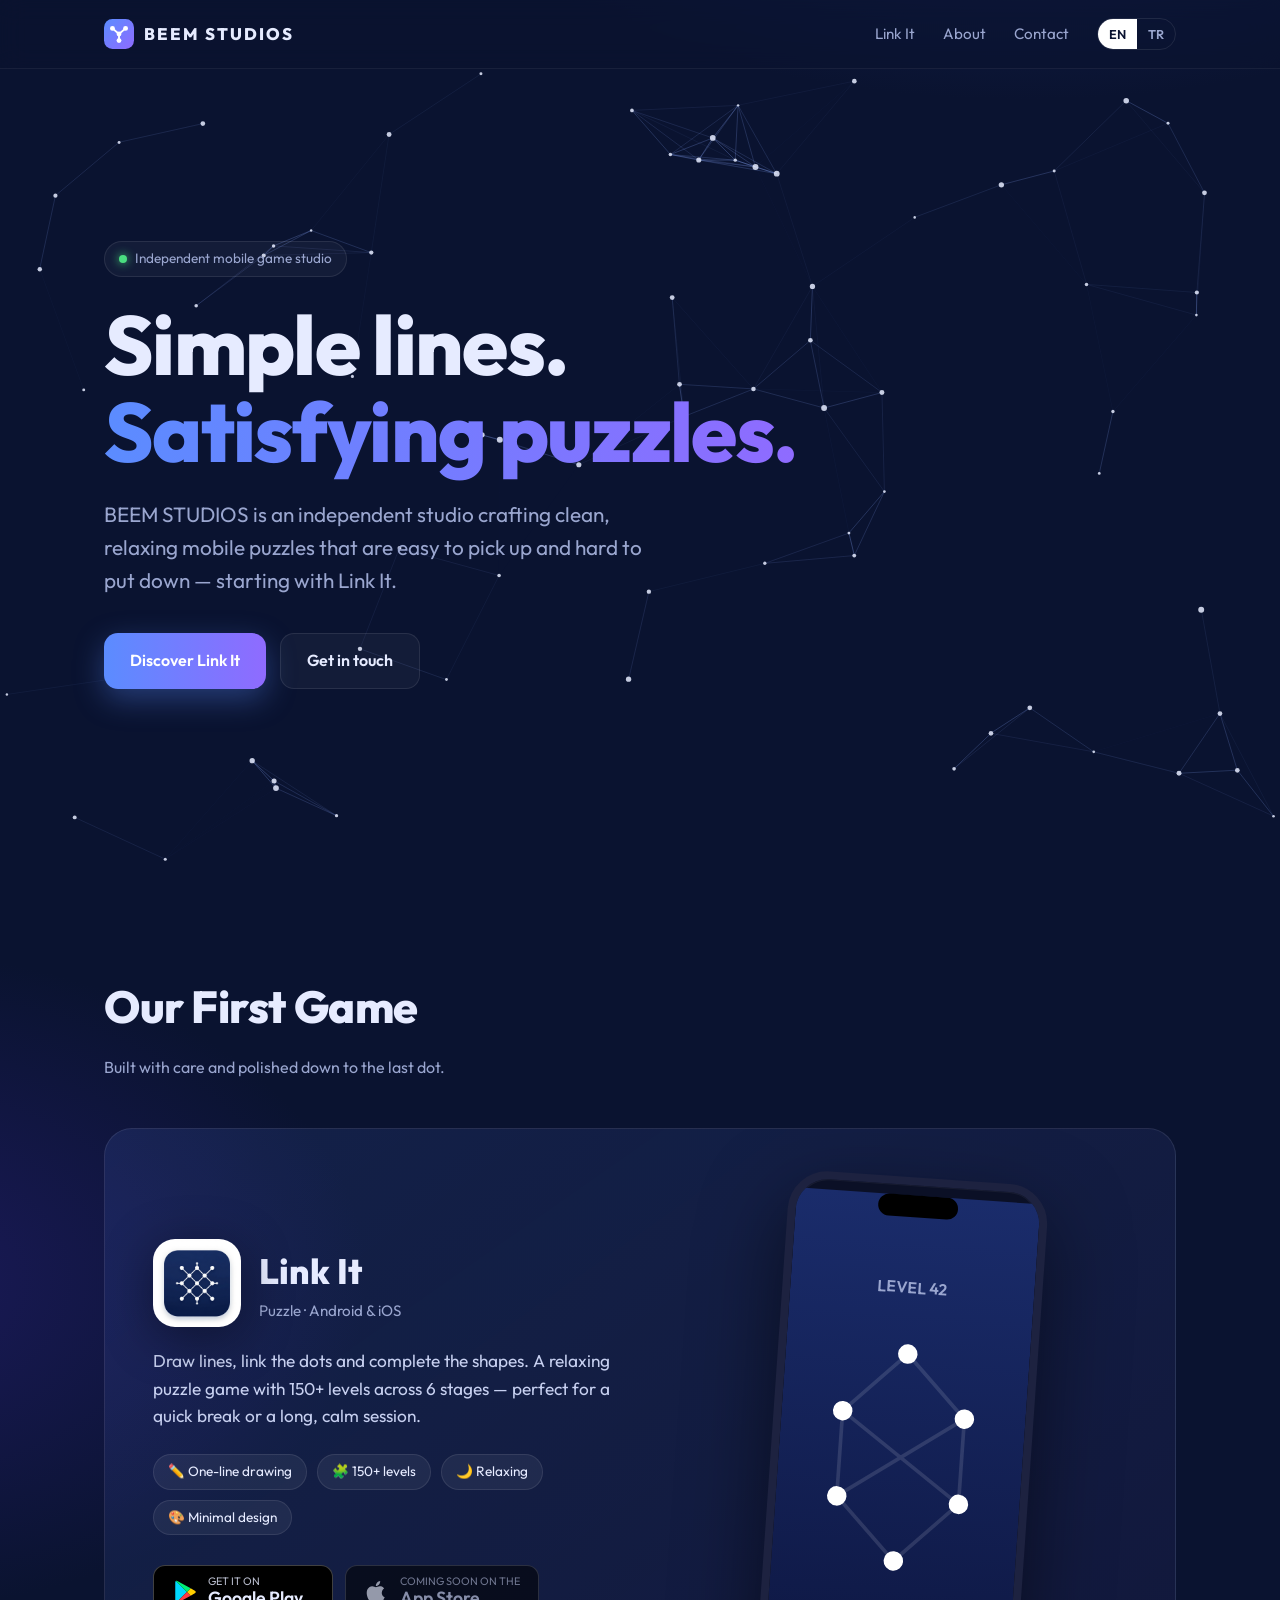
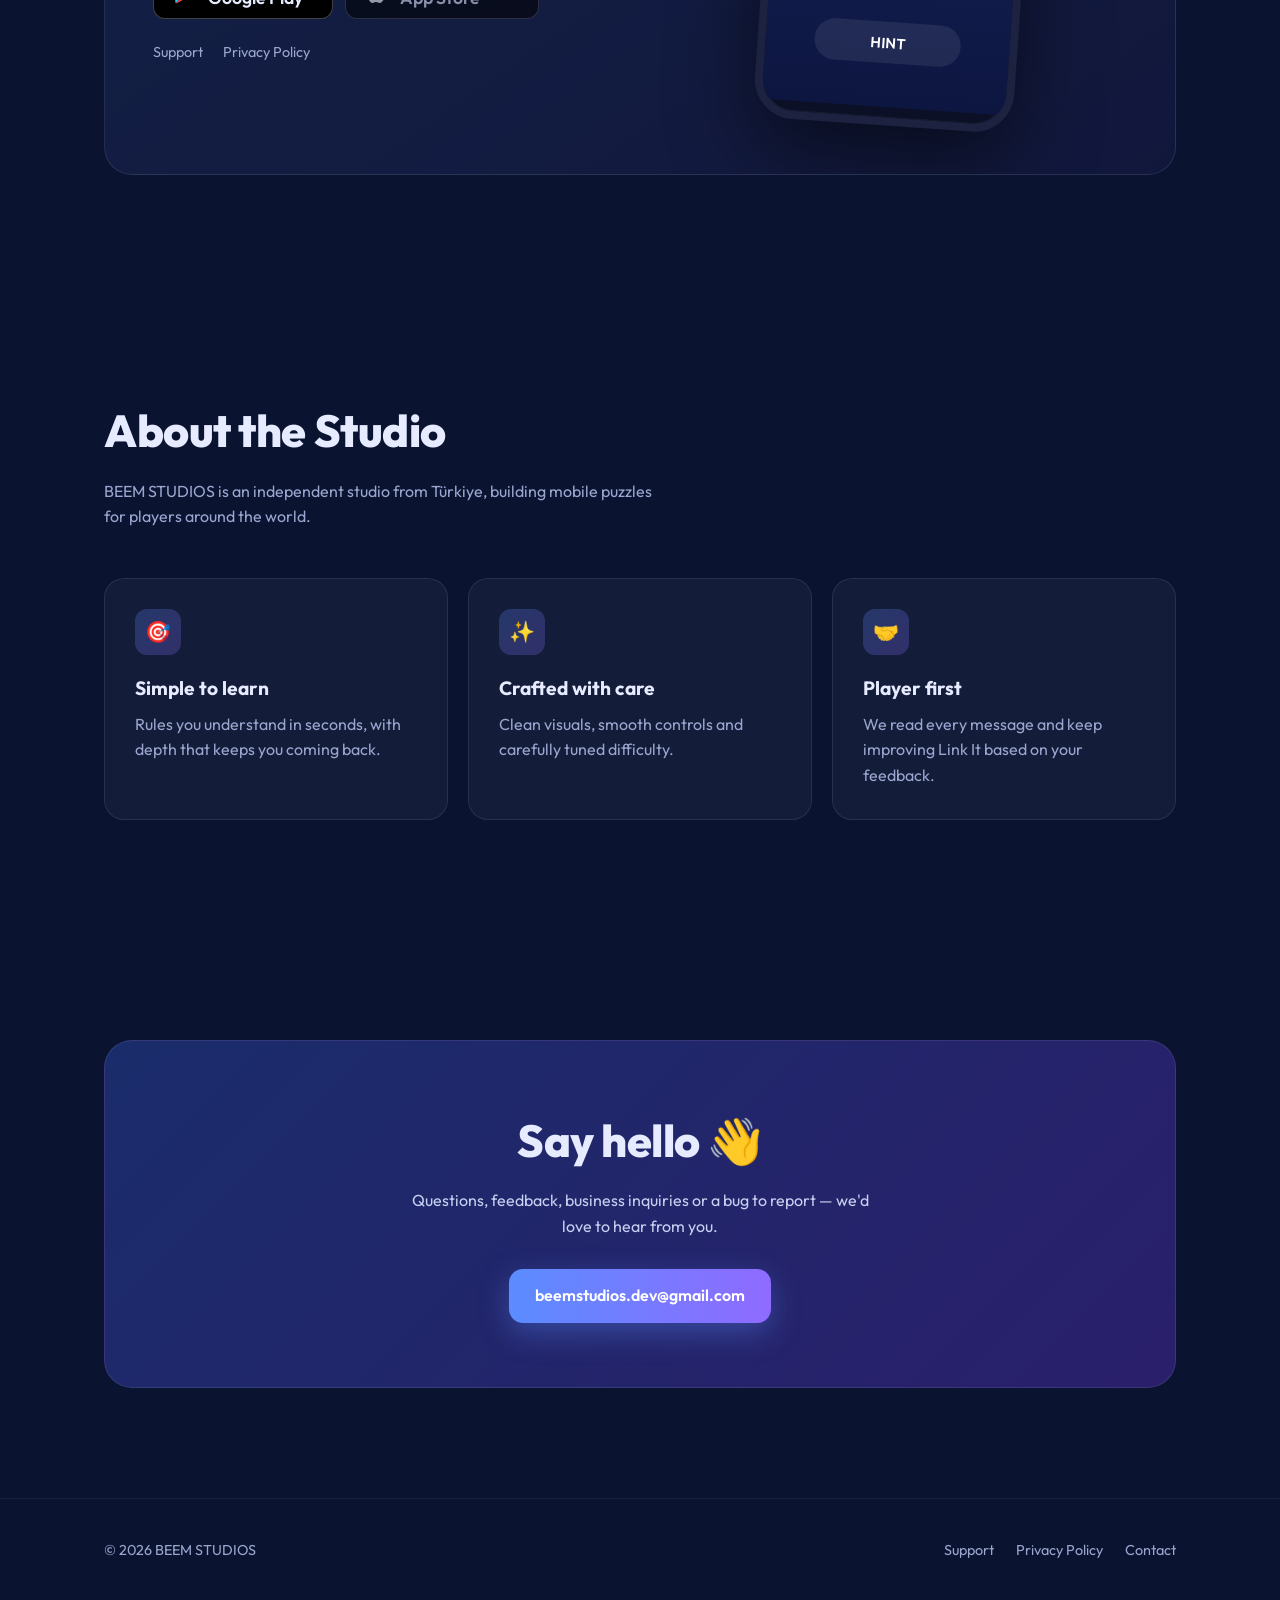
==== commit a36d5249: "Add files via upload" ====
--- a/index.html
+++ b/index.html
@@ -537,7 +537,7 @@
                     BEEM STUDIOS
                 </a>
                 <div class="nav-links">
-                    <a href="#games" data-i18n="nav.games">Games</a>
+                    <a href="#games" data-i18n="nav.games">Link It</a>
                     <a href="#about" data-i18n="nav.about">About</a>
                     <a href="#contact" data-i18n="nav.contact">Contact</a>
                     <div class="lang" role="group" aria-label="Language">
@@ -555,10 +555,10 @@
             <canvas id="network" aria-hidden="true"></canvas>
             <div class="wrap">
                 <div class="eyebrow"><span class="dot"></span><span data-i18n="hero.badge">Independent mobile game studio</span></div>
-                <h1 data-i18n-html="hero.title">We connect the dots<br>to make <span class="grad">games that feel good.</span></h1>
-                <p class="lead" data-i18n="hero.lead">BEEM STUDIOS crafts clean, relaxing mobile games that are easy to pick up and hard to put down.</p>
+                <h1 data-i18n-html="hero.title">Simple lines.<br><span class="grad">Satisfying puzzles.</span></h1>
+                <p class="lead" data-i18n="hero.lead">BEEM STUDIOS is an independent studio crafting clean, relaxing mobile puzzles that are easy to pick up and hard to put down — starting with Link It.</p>
                 <div class="btn-row">
-                    <a class="btn btn-primary" href="#games" data-i18n="hero.cta">Explore our games</a>
+                    <a class="btn btn-primary" href="#games" data-i18n="hero.cta">Discover Link It</a>
                     <a class="btn btn-ghost" href="#contact" data-i18n="hero.cta2">Get in touch</a>
                 </div>
             </div>
@@ -567,8 +567,8 @@
         <!-- Games -->
         <section id="games">
             <div class="wrap">
-                <h2 class="section-title reveal" data-i18n="games.title">Our Games</h2>
-                <p class="section-sub reveal" data-i18n="games.sub">Small, polished experiences built with care.</p>
+                <h2 class="section-title reveal" data-i18n="games.title">Our First Game</h2>
+                <p class="section-sub reveal" data-i18n="games.sub">Built with care and polished down to the last dot.</p>
 
                 <article class="game-card reveal">
                     <div>
@@ -647,12 +647,12 @@
         <section id="about">
             <div class="wrap">
                 <h2 class="section-title reveal" data-i18n="about.title">About the Studio</h2>
-                <p class="section-sub reveal" data-i18n="about.sub">BEEM STUDIOS is an independent studio from Türkiye making mobile games for players around the world.</p>
+                <p class="section-sub reveal" data-i18n="about.sub">BEEM STUDIOS is an independent studio from Türkiye, building mobile puzzles for players around the world.</p>
                 <div class="values">
                     <div class="value reveal">
                         <div class="icon">🎯</div>
                         <h4 data-i18n="v1.t">Simple to learn</h4>
-                        <p data-i18n="v1.d">Games you understand in seconds, with depth that keeps you coming back.</p>
+                        <p data-i18n="v1.d">Rules you understand in seconds, with depth that keeps you coming back.</p>
                     </div>
                     <div class="value reveal">
                         <div class="icon">✨</div>
@@ -662,7 +662,7 @@
                     <div class="value reveal">
                         <div class="icon">🤝</div>
                         <h4 data-i18n="v3.t">Player first</h4>
-                        <p data-i18n="v3.d">We read every message and keep improving our games based on your feedback.</p>
+                        <p data-i18n="v3.d">We read every message and keep improving Link It based on your feedback.</p>
                     </div>
                 </div>
             </div>
@@ -695,16 +695,16 @@
         // ---------- i18n ----------
         const T = {
             tr: {
-                'nav.games': 'Oyunlar',
+                'nav.games': 'Link It',
                 'nav.about': 'Hakkımızda',
                 'nav.contact': 'İletişim',
                 'hero.badge': 'Bağımsız mobil oyun stüdyosu',
-                'hero.title': 'Noktaları birleştirip<br><span class="grad">keyif veren oyunlar</span> yapıyoruz.',
-                'hero.lead': 'BEEM STUDIOS; öğrenmesi kolay, bırakması zor, sade ve rahatlatıcı mobil oyunlar geliştirir.',
-                'hero.cta': 'Oyunlarımızı keşfet',
+                'hero.title': 'Basit çizgiler.<br><span class="grad">Keyifli bulmacalar.</span>',
+                'hero.lead': 'BEEM STUDIOS; öğrenmesi kolay, bırakması zor, sade ve rahatlatıcı mobil bulmacalar üreten bağımsız bir stüdyo. İlk oyunumuz Link It ile tanışın.',
+                'hero.cta': 'Link It\'i keşfet',
                 'hero.cta2': 'Bize ulaş',
-                'games.title': 'Oyunlarımız',
-                'games.sub': 'Özenle hazırlanmış, küçük ama cilalı deneyimler.',
+                'games.title': 'İlk Oyunumuz',
+                'games.sub': 'Özenle geliştirildi, son noktasına kadar cilalandı.',
                 'linkit.genre': 'Bulmaca · Android & iOS',
                 'linkit.desc': 'Çizgileri çiz, noktaları birleştir, şekilleri tamamla. 6 aşamada 150+ bölümüyle kısa bir mola ya da uzun ve sakin bir oyun seansı için rahatlatıcı bir bulmaca oyunu.',
                 'linkit.c1': '✏️ Tek çizgide çizim',
@@ -716,13 +716,13 @@
                 'link.support': 'Destek',
                 'link.privacy': 'Gizlilik Politikası',
                 'about.title': 'Stüdyo Hakkında',
-                'about.sub': 'BEEM STUDIOS, Türkiye\'den dünyanın dört bir yanındaki oyunculara mobil oyunlar geliştiren bağımsız bir stüdyodur.',
+                'about.sub': 'BEEM STUDIOS, Türkiye\'den dünyanın dört bir yanındaki oyunculara mobil bulmacalar geliştiren bağımsız bir stüdyodur.',
                 'v1.t': 'Kolay öğrenilir',
-                'v1.d': 'Saniyeler içinde anlaşılan, ama tekrar tekrar döndüren derinliğe sahip oyunlar.',
+                'v1.d': 'Kuralları saniyeler içinde anlaşılan, ama tekrar tekrar döndüren bir derinlik.',
                 'v2.t': 'Özenle üretilir',
                 'v2.d': 'Temiz görseller, akıcı kontroller ve özenle ayarlanmış zorluk.',
                 'v3.t': 'Önce oyuncu',
-                'v3.d': 'Her mesajı okuyor, oyunlarımızı geri bildirimlerinizle geliştirmeye devam ediyoruz.',
+                'v3.d': 'Her mesajı okuyor, Link It\'i geri bildirimlerinizle geliştirmeye devam ediyoruz.',
                 'contact.title': 'Merhaba de 👋',
                 'contact.sub': 'Soru, geri bildirim, iş birliği ya da bildirmek istediğin bir hata — senden haber almak isteriz.'
             }
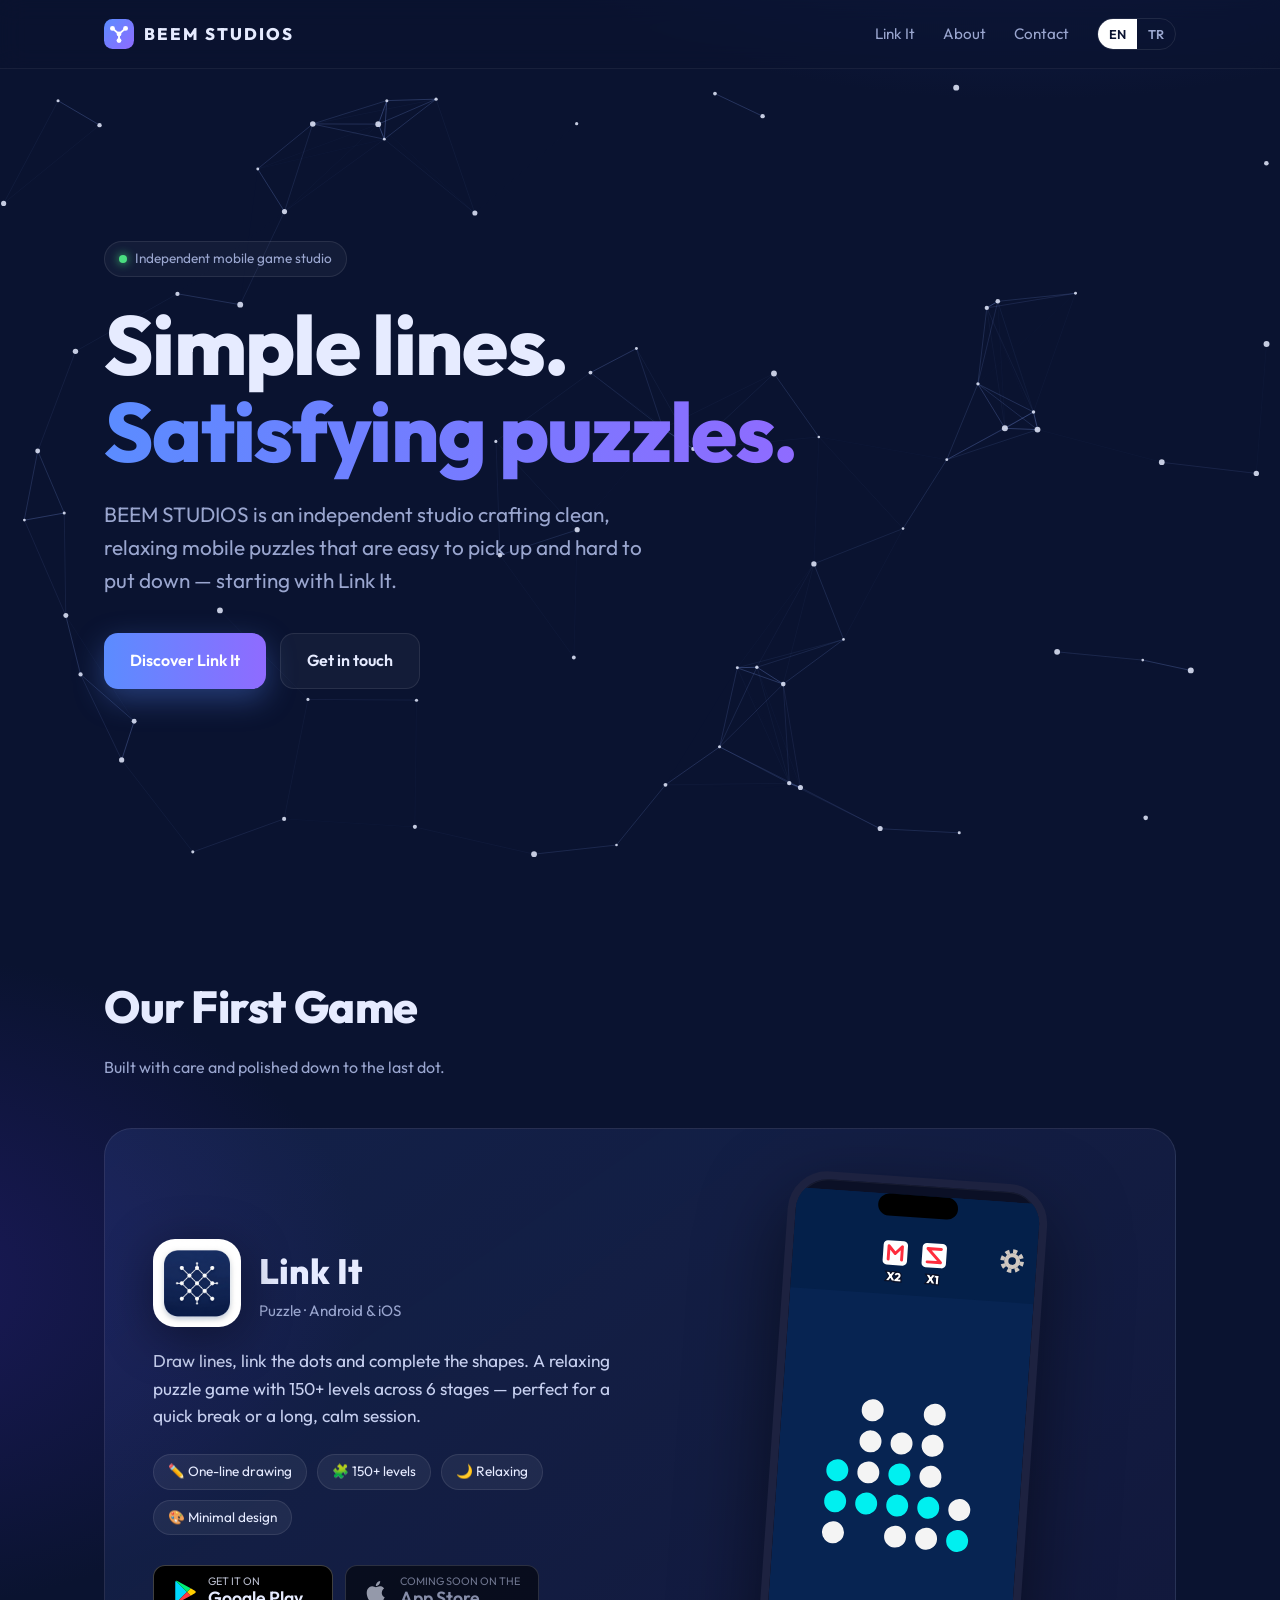
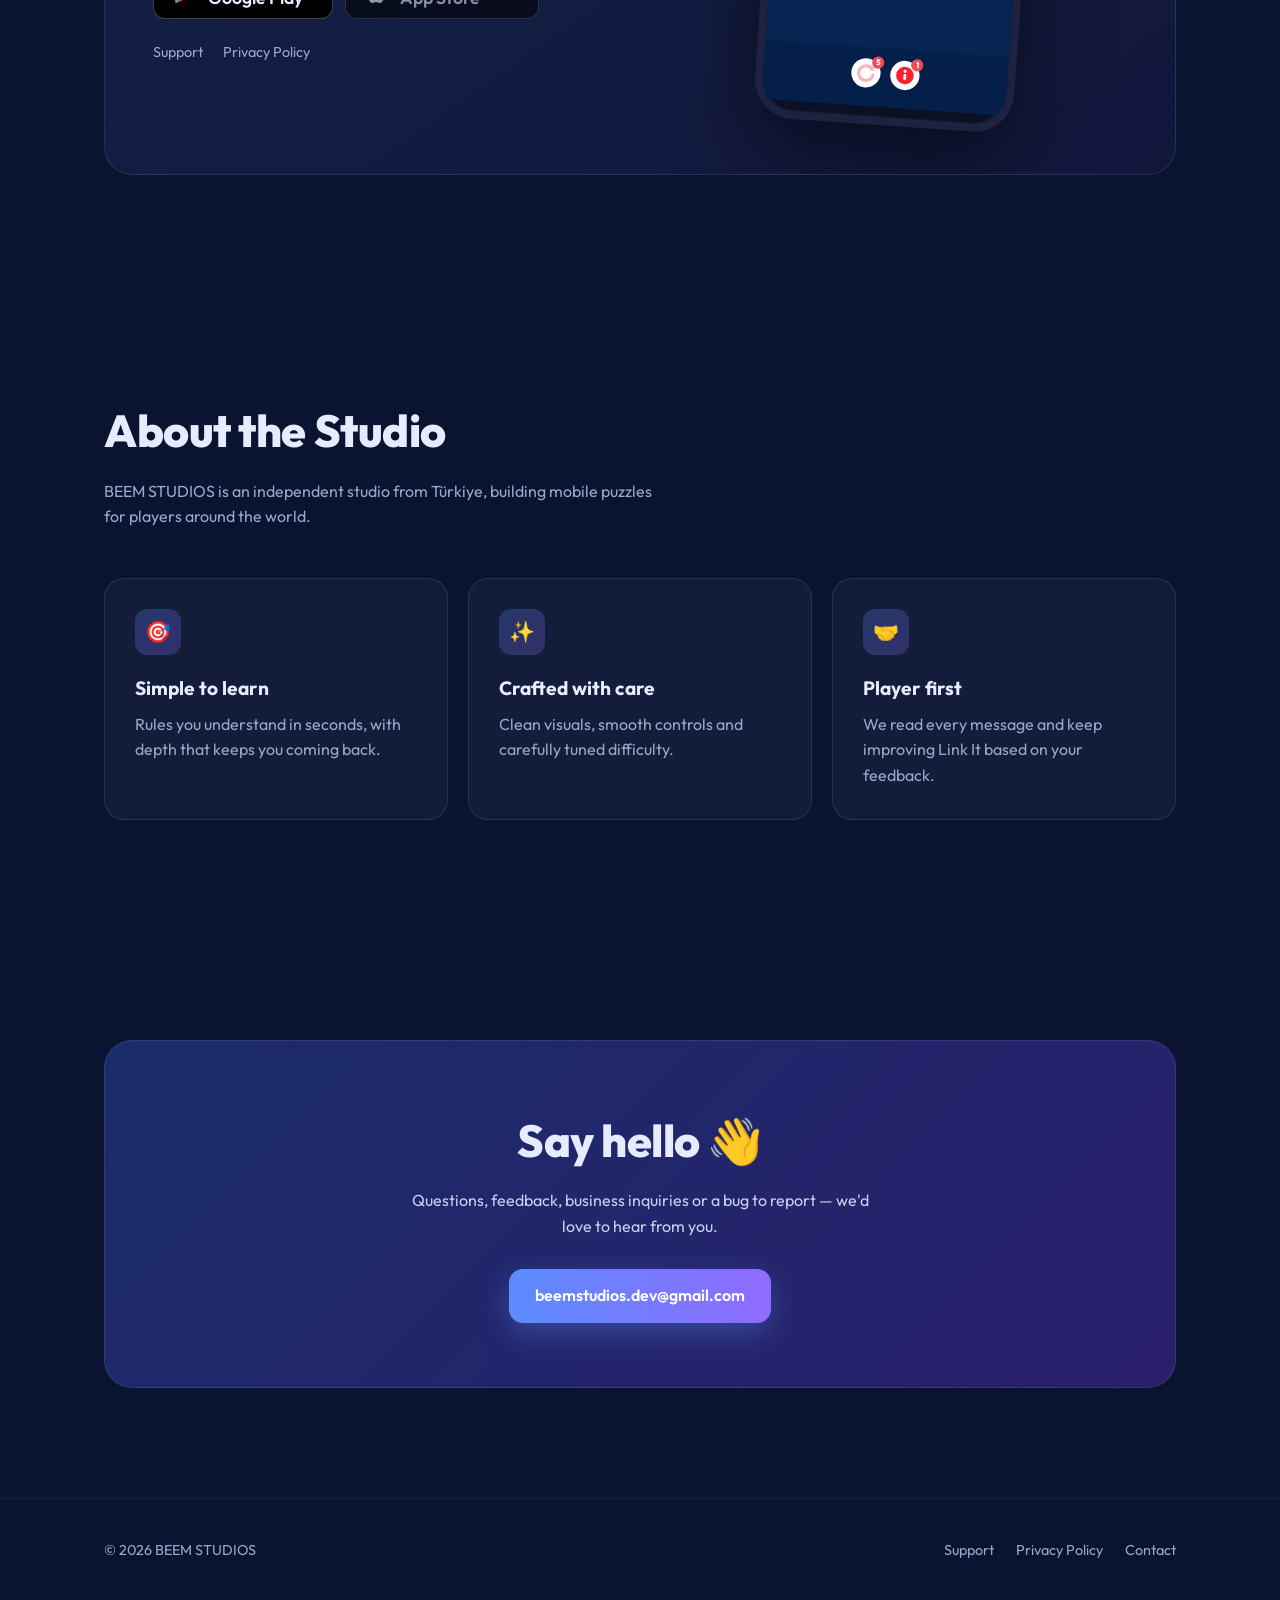
==== commit a308ce6b: "Add files via upload" ====
--- a/index.html
+++ b/index.html
@@ -317,6 +317,8 @@
 
         .store svg { width: 26px; height: 26px; flex-shrink: 0; }
 
+        .store span { min-width: 0; }
+
         .store small {
             display: block;
             font-size: 0.68rem;
@@ -385,20 +387,23 @@
             height: 100%;
         }
 
+        /* Oyuncunun noktaları birleştirerek çizdiği "M" (yol uzunluğu ~175) */
         .board-line {
-            stroke: var(--white);
-            stroke-width: 3;
+            stroke: #ff3b4a;
+            stroke-width: 5;
             stroke-linecap: round;
+            stroke-linejoin: round;
             fill: none;
-            stroke-dasharray: 600;
-            stroke-dashoffset: 600;
+            stroke-dasharray: 180;
+            stroke-dashoffset: 180;
             animation: draw 4.5s ease-in-out infinite;
         }
 
         @keyframes draw {
-            0%   { stroke-dashoffset: 600; }
-            55%  { stroke-dashoffset: 0; }
-            85%  { stroke-dashoffset: 0; opacity: 1; }
+            0%   { stroke-dashoffset: 180; opacity: 1; }
+            15%  { stroke-dashoffset: 180; }
+            60%  { stroke-dashoffset: 0; }
+            88%  { stroke-dashoffset: 0; opacity: 1; }
             100% { stroke-dashoffset: 0; opacity: 0; }
         }
 
@@ -504,7 +509,8 @@
             .nav-links a { display: none; }
             section { padding: 72px 0; }
             .hero { min-height: min(80vh, 680px); }
-            .store { flex: 1; min-width: 0; padding: 10px 14px; }
+            /* Telefonda butonlar alt alta ve tam genişlikte: yan yana sığmayıp yazı kutudan taşıyordu */
+            .store { flex: 1 1 100%; min-width: 0; padding: 10px 14px; }
         }
 
         @media (prefers-reduced-motion: reduce) {
@@ -612,30 +618,71 @@
 
                     <div class="phone-area">
                         <div class="phone" aria-hidden="true">
+                            <!-- Link It'in gerçek oyun ekranı (ekran görüntüsünden çizildi): üstte hedef şekiller,
+                                 ortada nokta tahtası, altta geri al / ipucu butonları -->
                             <svg viewBox="0 0 200 420">
-                                <defs>
-                                    <linearGradient id="screen" x1="0" y1="0" x2="0" y2="1">
-                                        <stop offset="0" stop-color="#1a2c6b"/>
-                                        <stop offset="1" stop-color="#0d1640"/>
-                                    </linearGradient>
-                                </defs>
-                                <rect width="200" height="420" fill="url(#screen)"/>
-                                <text x="100" y="80" text-anchor="middle" fill="#9aa6cf" font-family="Outfit, sans-serif" font-size="13" font-weight="600">LEVEL 42</text>
-                                <!-- faint guide -->
-                                <path d="M100 130 L150 180 L150 250 L100 300 L50 250 L50 180 Z M50 180 L150 250 M150 180 L50 250"
-                                      stroke="rgba(255,255,255,0.12)" stroke-width="3" fill="none" stroke-linecap="round"/>
-                                <!-- animated drawn line -->
-                                <path class="board-line" d="M100 130 L150 180 L150 250 L100 300 L50 250 L50 180 L100 130 M50 180 L150 250 M150 180 L50 250"/>
-                                <g fill="#fff">
-                                    <circle cx="100" cy="130" r="8"/>
-                                    <circle cx="150" cy="180" r="8"/>
-                                    <circle cx="150" cy="250" r="8"/>
-                                    <circle cx="100" cy="300" r="8"/>
-                                    <circle cx="50" cy="250" r="8"/>
-                                    <circle cx="50" cy="180" r="8"/>
+                                <!-- oyun alanı -->
+                                <rect width="200" height="420" fill="#072452"/>
+
+                                <!-- üst bar: hedefler + ayarlar -->
+                                <rect width="200" height="82" fill="#04204a"/>
+                                <g>
+                                    <rect x="74" y="38" width="20" height="20" rx="3.5" fill="#fff"/>
+                                    <path d="M78.5 53.5 V42.5 L84 48.5 L89.5 42.5 V53.5" stroke="#ff2d3d" stroke-width="2.4" fill="none" stroke-linecap="round" stroke-linejoin="round"/>
+                                    <rect x="106" y="38" width="20" height="20" rx="3.5" fill="#fff"/>
+                                    <path d="M121.5 42.5 H110.5 L121.5 53.5 H110.5" stroke="#ff2d3d" stroke-width="2.4" fill="none" stroke-linecap="round" stroke-linejoin="round"/>
+                                    <g font-family="Outfit, sans-serif" font-size="9.5" font-weight="800" fill="#fff" stroke="#0b1026" stroke-width="2" paint-order="stroke" text-anchor="middle">
+                                        <text x="84" y="71">X2</text>
+                                        <text x="116" y="71">X1</text>
+                                    </g>
                                 </g>
-                                <rect x="40" y="350" width="120" height="34" rx="17" fill="rgba(255,255,255,0.08)"/>
-                                <text x="100" y="372" text-anchor="middle" fill="#fff" font-family="Outfit, sans-serif" font-size="12" font-weight="600">HINT</text>
+                                <g fill="none" stroke="#cfc7c0">
+                                    <circle cx="180" cy="48" r="8" stroke-width="3.4" stroke-dasharray="3.4 2.88"/>
+                                    <circle cx="180" cy="48" r="4.8" stroke-width="3.4"/>
+                                </g>
+
+                                <!-- oyuncunun çizdiği M (noktaların altında) -->
+                                <path class="board-line" d="M74.5 229 V178 L100 203.5 L125.5 178 V229"/>
+
+                                <!-- nokta tahtası -->
+                                <g fill="#f4f4f4">
+                                    <circle cx="74.5" cy="178" r="9"/>
+                                    <circle cx="125.5" cy="178" r="9"/>
+                                    <circle cx="74.5" cy="203.5" r="9"/>
+                                    <circle cx="100" cy="203.5" r="9"/>
+                                    <circle cx="125.5" cy="203.5" r="9"/>
+                                    <circle cx="74.5" cy="229" r="9"/>
+                                    <circle cx="125.5" cy="229" r="9"/>
+                                    <circle cx="151" cy="254.5" r="9"/>
+                                    <circle cx="49" cy="280" r="9"/>
+                                    <circle cx="100" cy="280" r="9"/>
+                                    <circle cx="125.5" cy="280" r="9"/>
+                                </g>
+                                <g fill="#00f0f0">
+                                    <circle cx="49" cy="229" r="9"/>
+                                    <circle cx="100" cy="229" r="9"/>
+                                    <circle cx="49" cy="254.5" r="9"/>
+                                    <circle cx="74.5" cy="254.5" r="9"/>
+                                    <circle cx="100" cy="254.5" r="9"/>
+                                    <circle cx="125.5" cy="254.5" r="9"/>
+                                    <circle cx="151" cy="280" r="9"/>
+                                </g>
+
+                                <!-- alt bar: geri al + ipucu -->
+                                <rect y="372" width="200" height="48" fill="#04204a"/>
+                                <circle cx="84" cy="393" r="12" fill="#fff"/>
+                                <path d="M88.6 389.4 A6 6 0 1 0 89.8 394.6" stroke="#f0b7c0" stroke-width="2.6" fill="none" stroke-linecap="round"/>
+                                <path d="M90.6 386.2 V390.6 H86.2 Z" fill="#f0b7c0"/>
+                                <circle cx="116" cy="393" r="12" fill="#fff"/>
+                                <circle cx="116" cy="393" r="7.2" fill="#ff1f2d"/>
+                                <circle cx="116" cy="389.6" r="1.3" fill="#fff"/>
+                                <rect x="114.9" y="391.8" width="2.2" height="5" rx="1" fill="#fff"/>
+                                <g font-family="Outfit, sans-serif" font-size="6.5" font-weight="800" fill="#fff" text-anchor="middle">
+                                    <circle cx="93.5" cy="384" r="5" fill="#f04a55"/>
+                                    <text x="93.5" y="386.3">5</text>
+                                    <circle cx="125.5" cy="384" r="5" fill="#f04a55"/>
+                                    <text x="125.5" y="386.3">1</text>
+                                </g>
                             </svg>
                         </div>
                     </div>
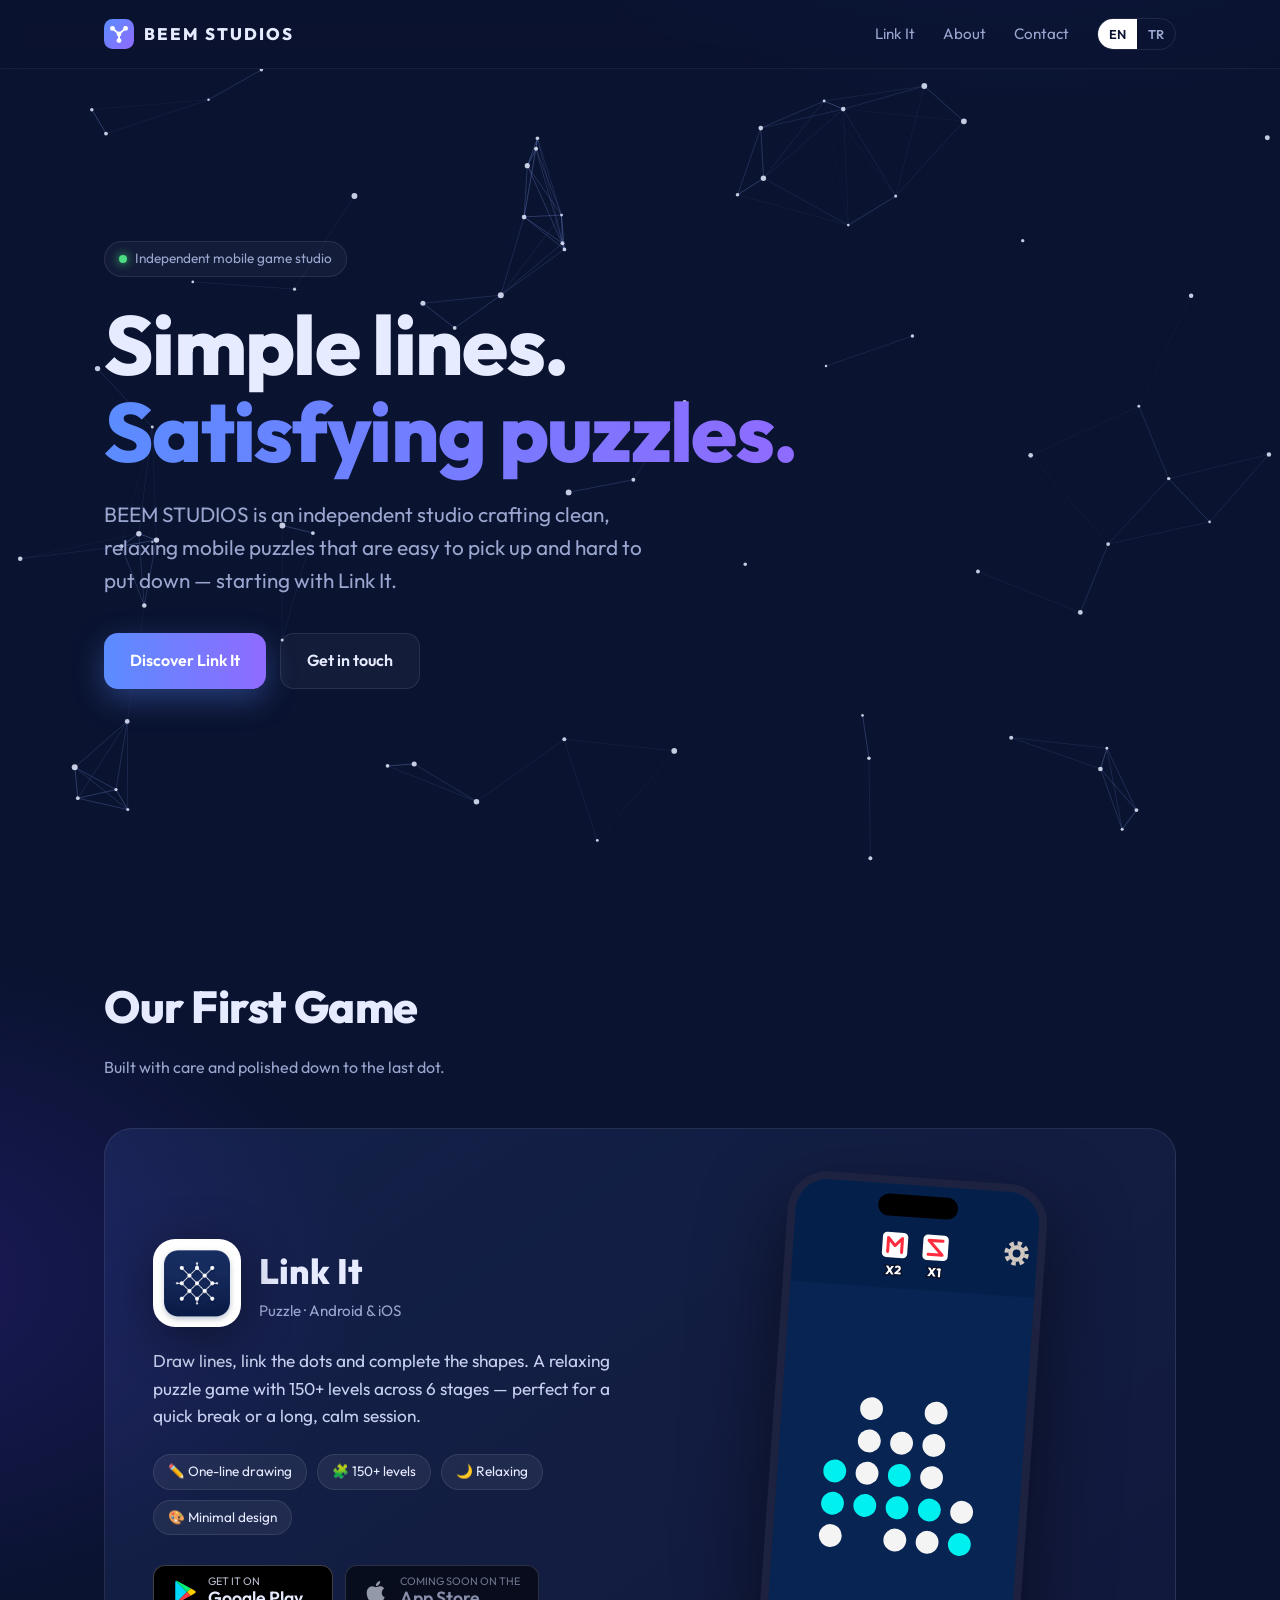
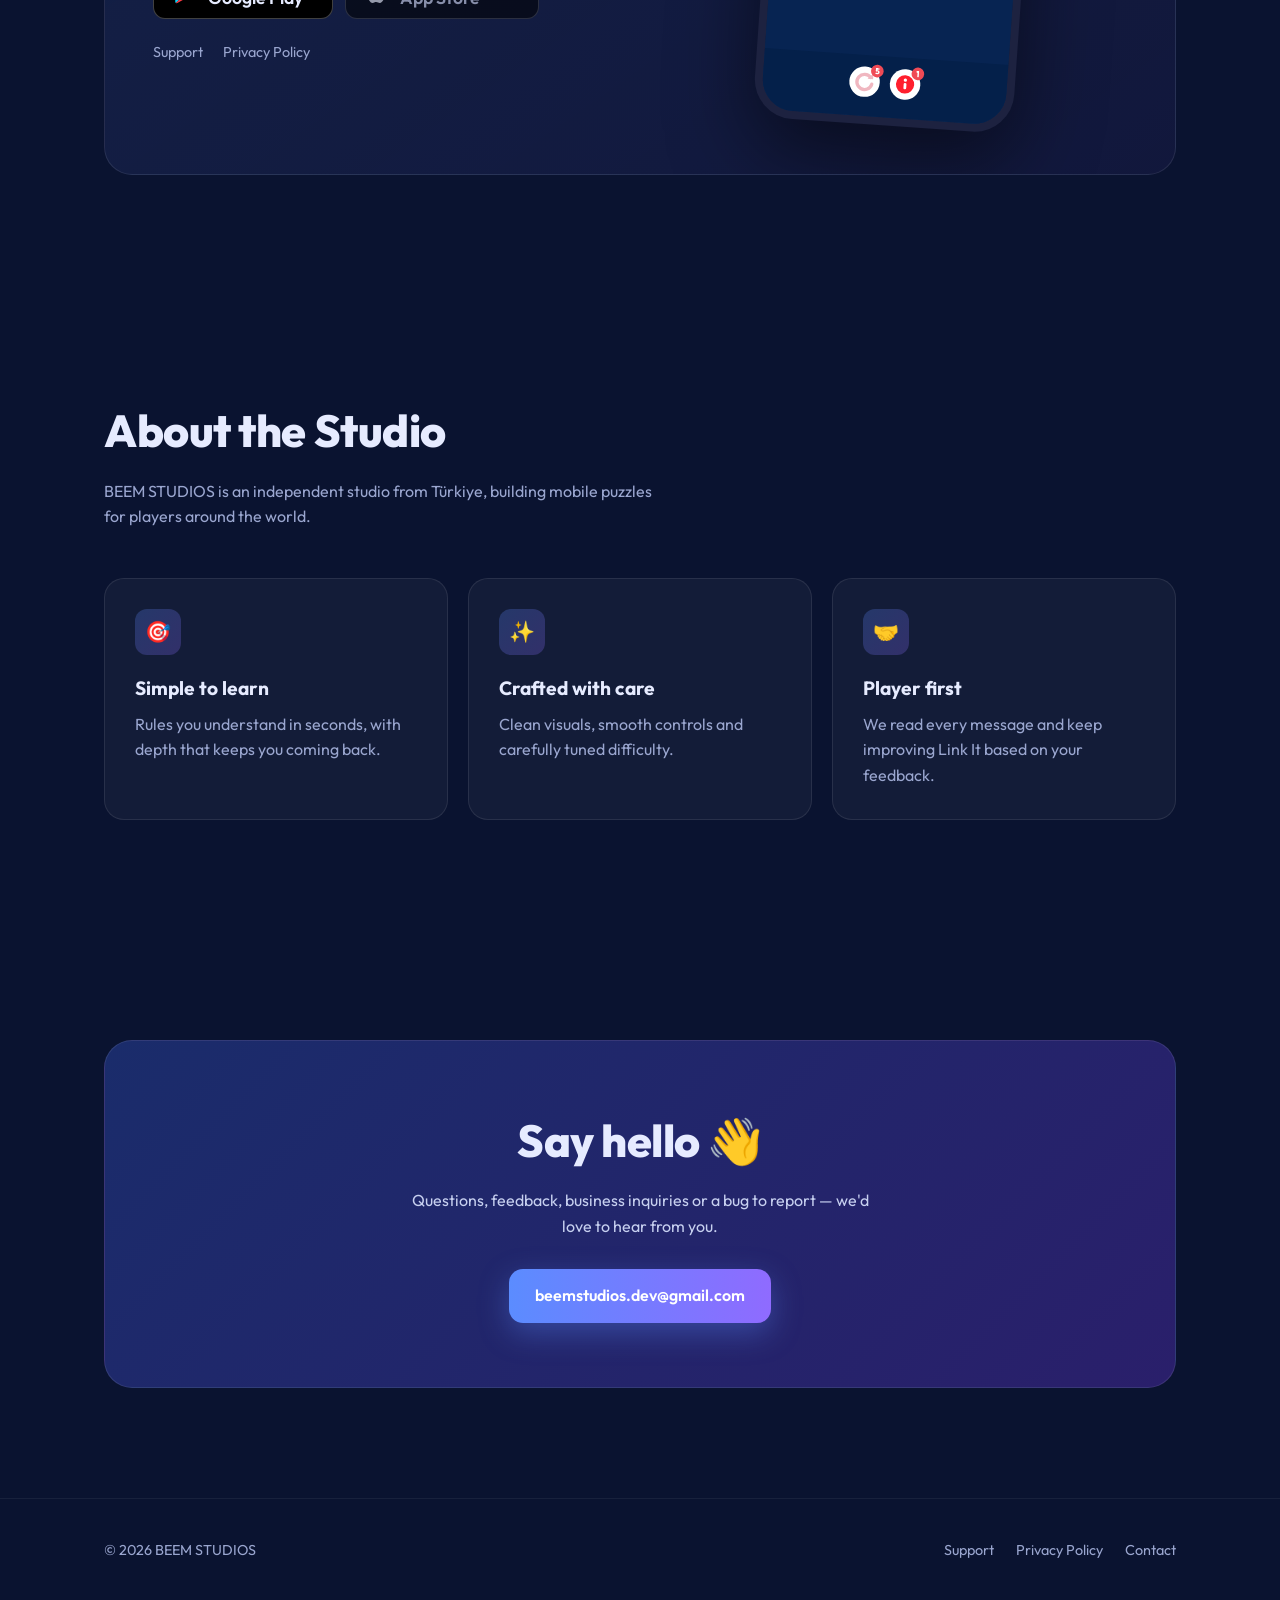
==== commit b0167c62: "Add files via upload" ====
--- a/index.html
+++ b/index.html
@@ -359,7 +359,7 @@
             width: 260px;
             aspect-ratio: 9 / 19;
             border-radius: 40px;
-            background: #0b1026;
+            background: #04204a;
             border: 8px solid #1d2240;
             box-shadow: 0 30px 80px rgba(0, 0, 0, 0.5), inset 0 0 0 1px rgba(255, 255, 255, 0.05);
             position: relative;
@@ -620,7 +620,8 @@
                         <div class="phone" aria-hidden="true">
                             <!-- Link It'in gerçek oyun ekranı (ekran görüntüsünden çizildi): üstte hedef şekiller,
                                  ortada nokta tahtası, altta geri al / ipucu butonları -->
-                            <svg viewBox="0 0 200 420">
+                            <!-- slice: ekran çerçeveyi tamamen doldurur (üstte/altta boşluk kalmaz), yanlardan birkaç piksel kırpılır -->
+                            <svg viewBox="0 0 200 420" preserveAspectRatio="xMidYMid slice">
                                 <!-- oyun alanı -->
                                 <rect width="200" height="420" fill="#072452"/>
 
